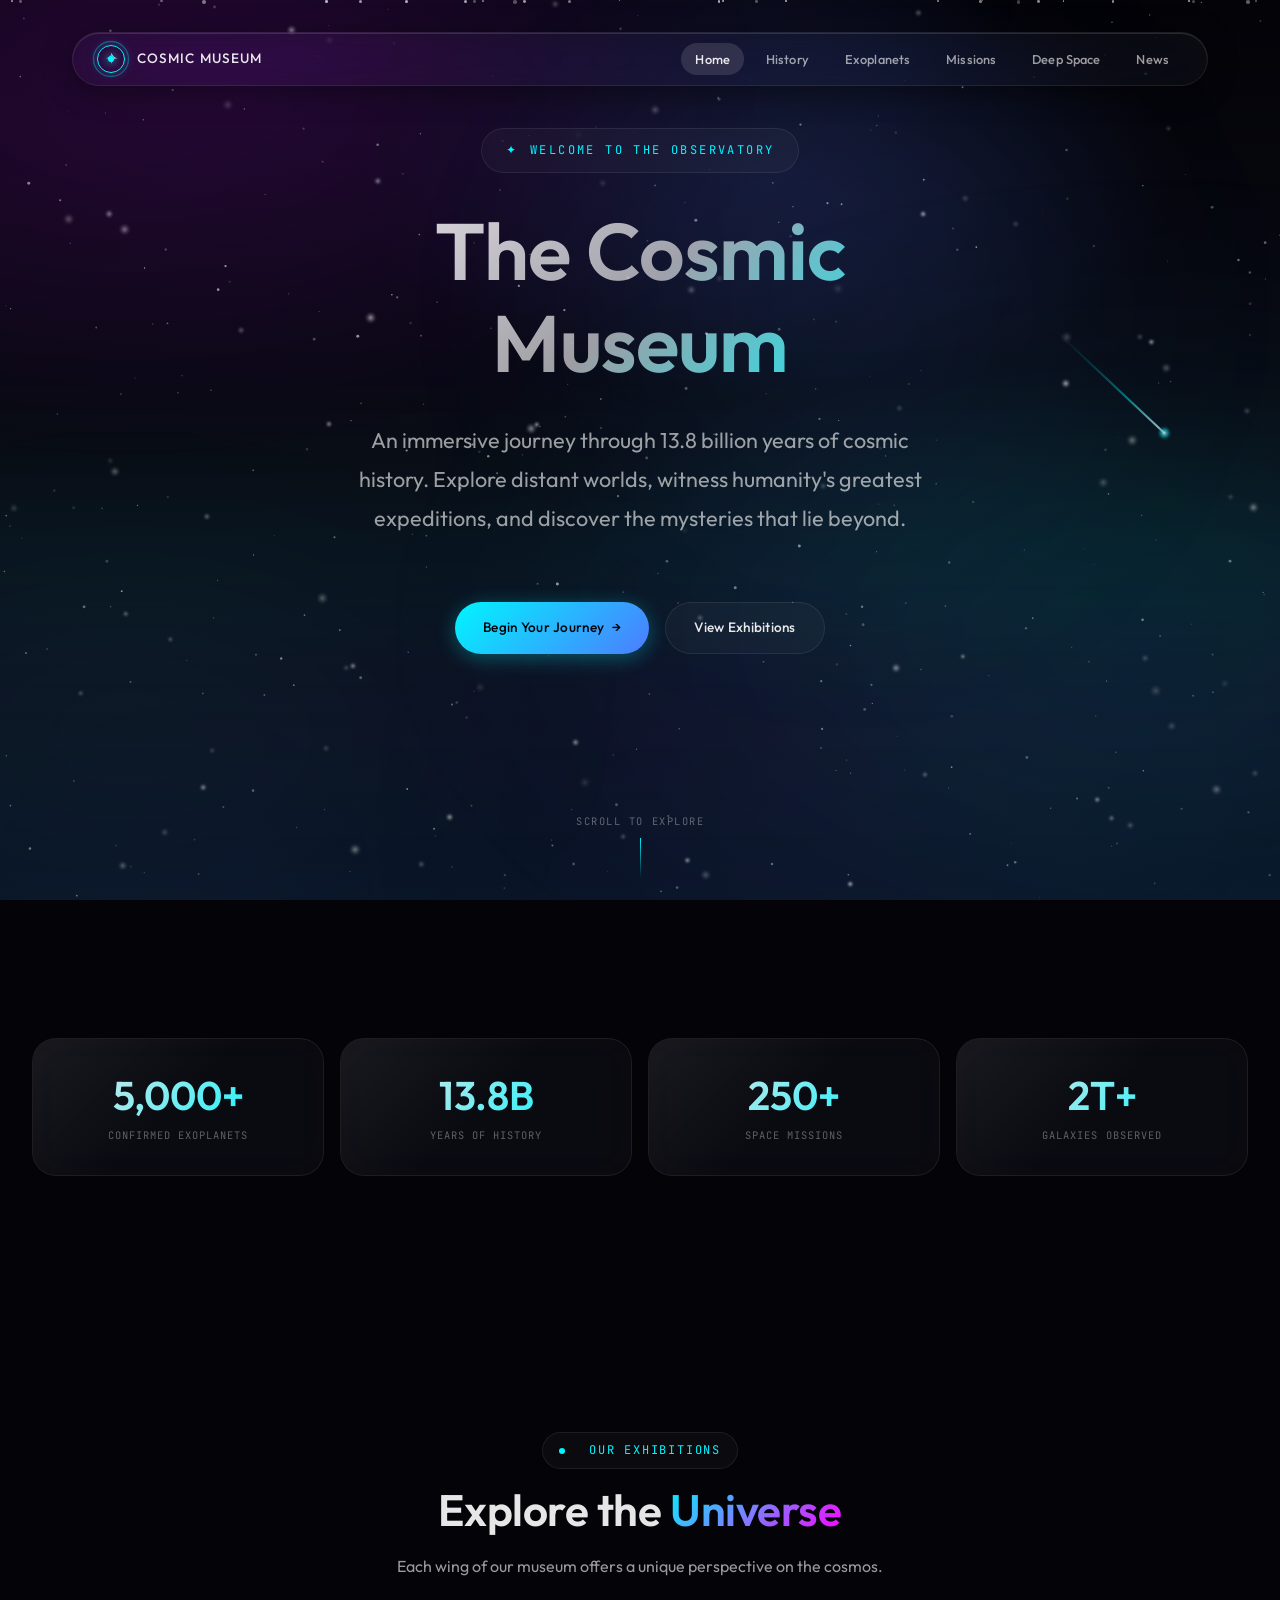
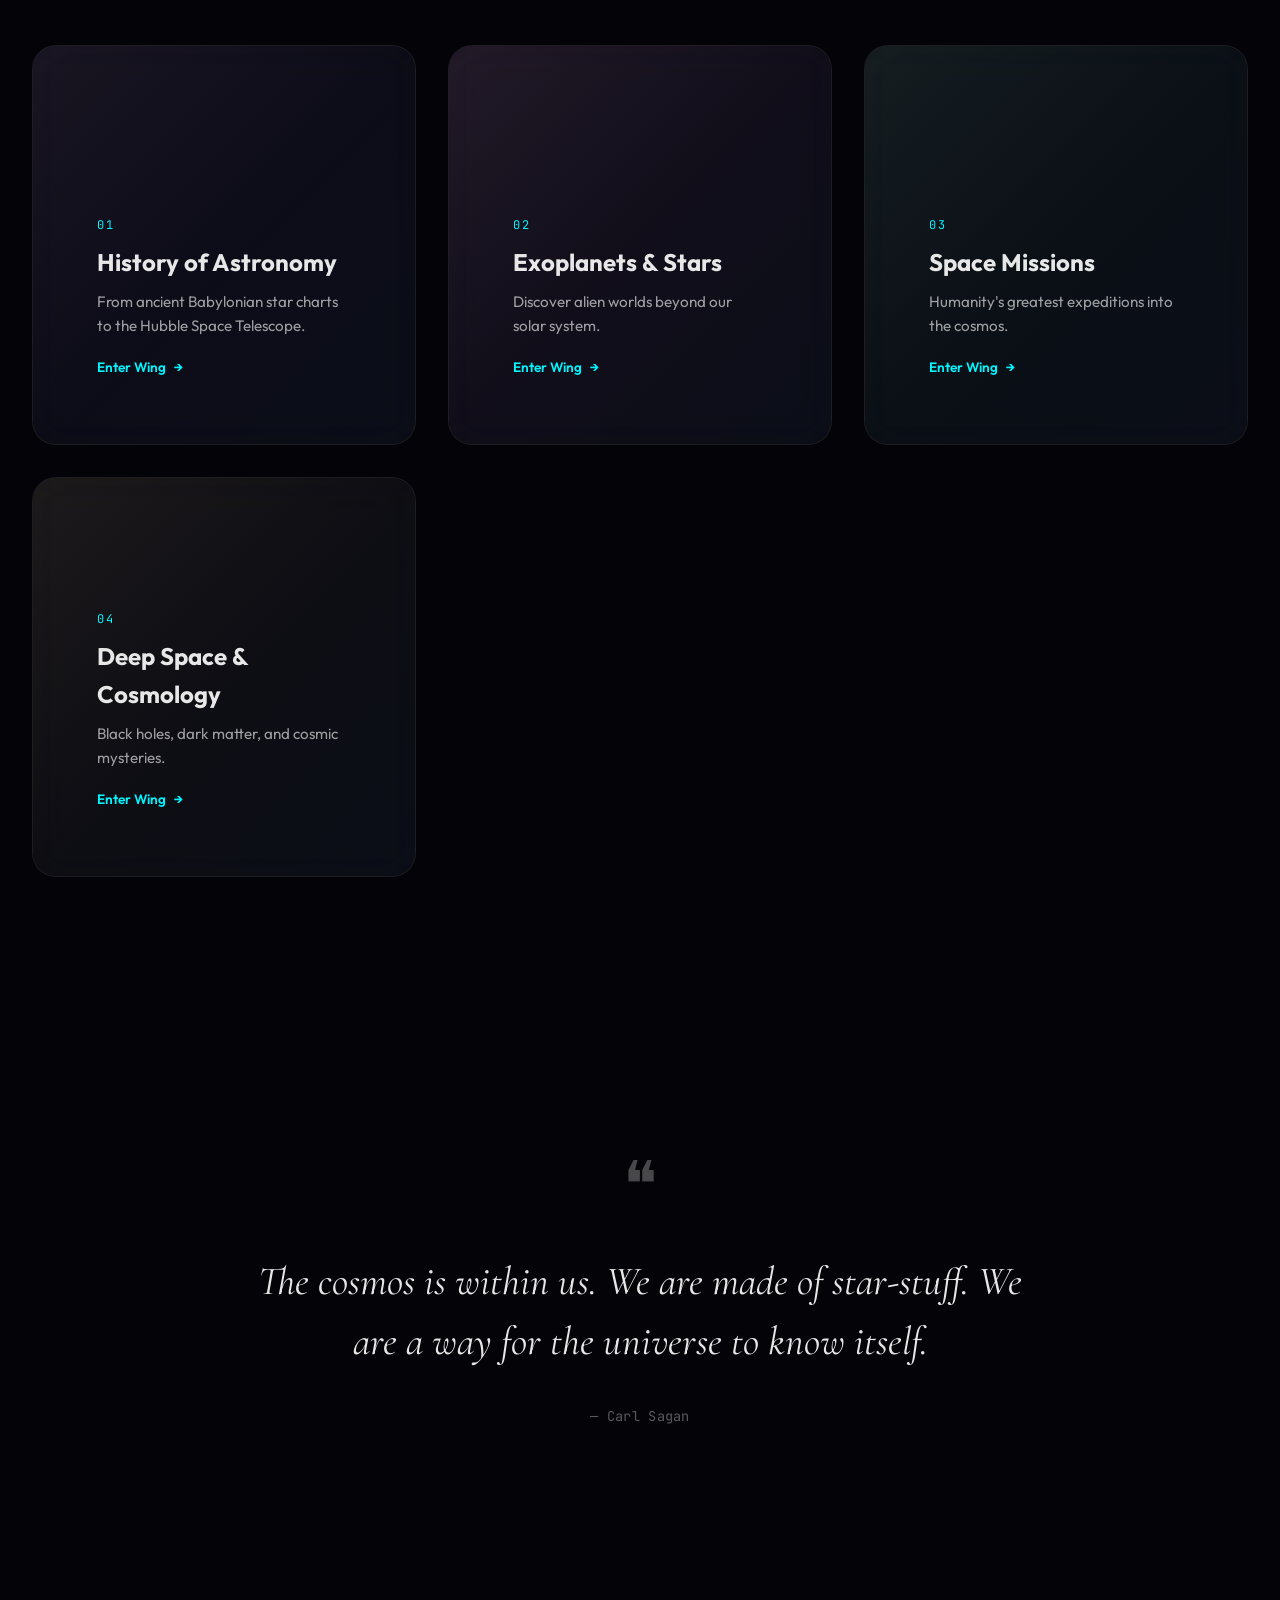
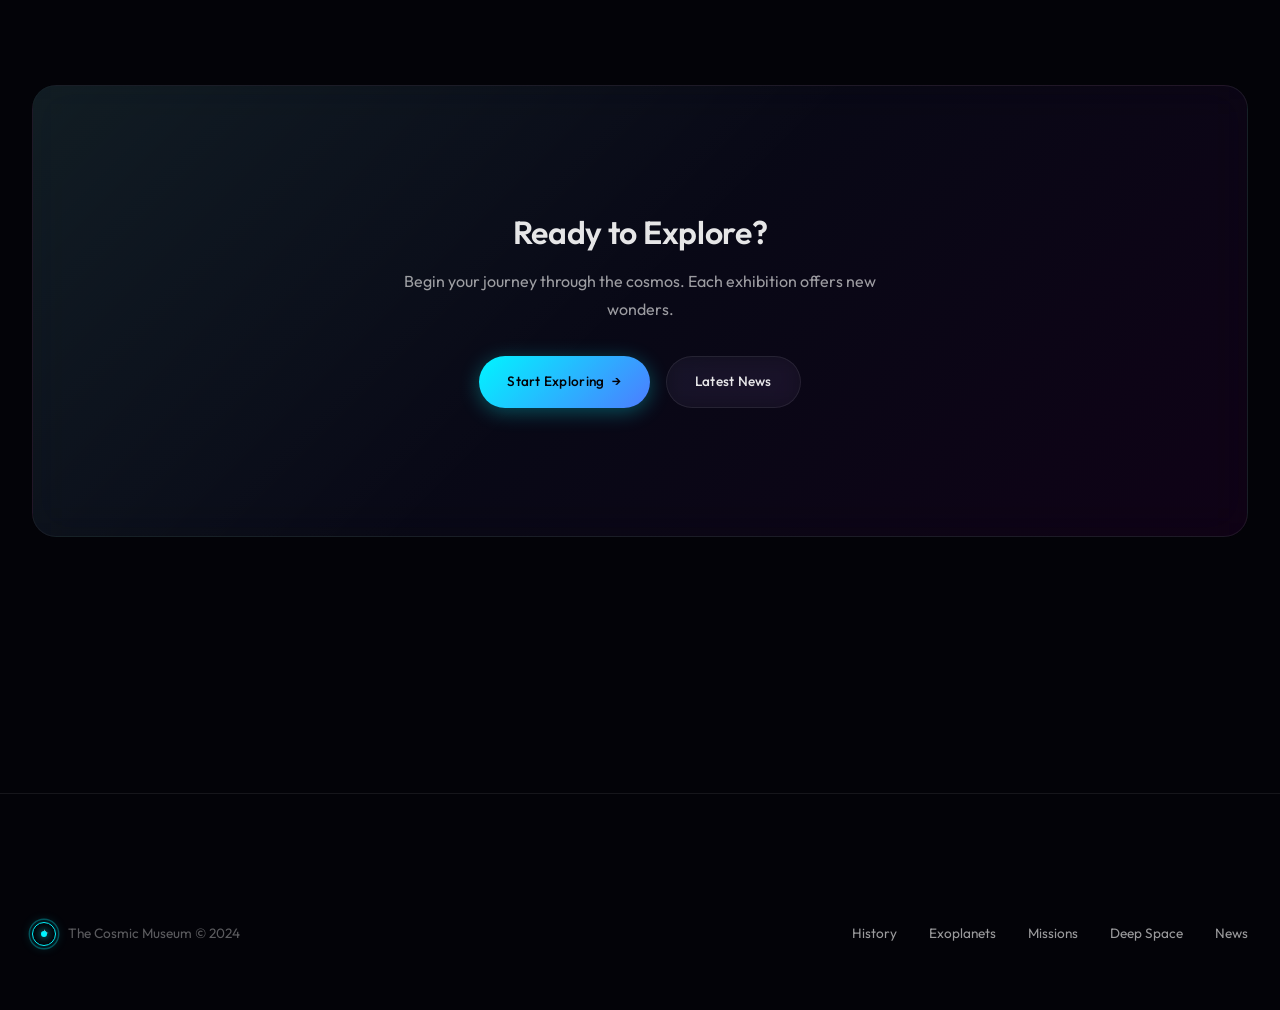
==== index.html @ 93e64caa "Initial commit - The Cosmic Museum" ====
<!DOCTYPE html>
<html lang="en">
<head>
  <meta charset="UTF-8">
  <meta name="viewport" content="width=device-width, initial-scale=1.0">
  <meta name="description" content="The Cosmic Museum - An immersive journey through the universe.">
  <title>The Cosmic Museum | Journey Through the Universe</title>
  <link rel="stylesheet" href="./css/styles.css">
  <link rel="icon" href="data:image/svg+xml,<svg xmlns='http://www.w3.org/2000/svg' viewBox='0 0 100 100'><text y='.9em' font-size='90'>🌌</text></svg>">
</head>
<body>
  
  <!-- Deep Space Background -->
  <div class="cosmos">
    <canvas id="starfield"></canvas>
    <div class="nebula-layer-1"></div>
    <div class="nebula-layer-2"></div>
    <div class="aurora"></div>
    <div class="particles"></div>
  </div>
  
  <!-- Navigation -->
  <div class="nav-container">
    <nav class="nav">
      <a href="./index.html" class="nav-logo">
        <div class="logo-icon">✧</div>
        <span class="logo-text">Cosmic Museum</span>
      </a>
      <ul class="nav-links">
        <li><a href="./index.html" class="nav-link active">Home</a></li>
        <li><a href="./history.html" class="nav-link">History</a></li>
        <li><a href="./exoplanets.html" class="nav-link">Exoplanets</a></li>
        <li><a href="./missions.html" class="nav-link">Missions</a></li>
        <li><a href="./deepspace.html" class="nav-link">Deep Space</a></li>
        <li><a href="./news.html" class="nav-link">News</a></li>
      </ul>
      <button class="nav-toggle" aria-label="Toggle navigation">
        <span></span><span></span><span></span>
      </button>
    </nav>
  </div>
  
  <!-- Hero Section -->
  <section class="hero">
    <div class="hero-content">
      <div class="hero-label">
        <span>✦</span>
        Welcome to the Observatory
      </div>
      <h1 class="hero-title text-display heading-xl">
        <span class="line">The Cosmic</span>
        <span class="line">Museum</span>
      </h1>
      <p class="hero-subtitle">
        An immersive journey through 13.8 billion years of cosmic history. 
        Explore distant worlds, witness humanity's greatest expeditions, 
        and discover the mysteries that lie beyond.
      </p>
      <div class="hero-cta">
        <a href="./history.html" class="btn btn-primary">Begin Your Journey <span>→</span></a>
        <a href="#exhibitions" class="btn btn-secondary">View Exhibitions</a>
      </div>
    </div>
    <div class="scroll-indicator">
      <span>Scroll to explore</span>
      <div class="scroll-line"></div>
    </div>
  </section>
  
  <!-- Statistics -->
  <section class="section">
    <div class="container">
      <div class="stats-grid stagger-children">
        <div class="glass-card stat-card glass-card--cyan">
          <div class="stat-value" data-count="5000" data-suffix="+">0</div>
          <div class="stat-label">Confirmed Exoplanets</div>
        </div>
        <div class="glass-card stat-card glass-card--pink">
          <div class="stat-value" data-count="13" data-suffix=".8B">0</div>
          <div class="stat-label">Years of History</div>
        </div>
        <div class="glass-card stat-card glass-card--green">
          <div class="stat-value" data-count="250" data-suffix="+">0</div>
          <div class="stat-label">Space Missions</div>
        </div>
        <div class="glass-card stat-card glass-card--gold">
          <div class="stat-value" data-count="2" data-suffix="T+">0</div>
          <div class="stat-label">Galaxies Observed</div>
        </div>
      </div>
    </div>
  </section>
  
  <!-- Exhibitions Section -->
  <section id="exhibitions" class="section">
    <div class="container">
      <div class="section-header reveal">
        <div class="section-label"><span></span>Our Exhibitions</div>
        <h2 class="text-display heading-lg">Explore the <span class="text-gradient">Universe</span></h2>
        <p class="text-body" style="max-width: 600px; margin: var(--space-sm) auto 0;">
          Each wing of our museum offers a unique perspective on the cosmos.
        </p>
      </div>
      
      <div class="exhibition-grid stagger-children">
        <a href="./history.html" class="glass-card exhibition-card glass-card--cyan">
          <div class="exhibition-card__bg" style="background: linear-gradient(135deg, rgba(26, 10, 46, 0.8), rgba(10, 22, 40, 0.9));"></div>
          <div class="exhibition-card__content">
            <div class="exhibition-card__number">01</div>
            <h3 class="exhibition-card__title">History of Astronomy</h3>
            <p class="exhibition-card__desc">From ancient Babylonian star charts to the Hubble Space Telescope.</p>
            <span class="exhibition-card__link">Enter Wing <span>→</span></span>
          </div>
        </a>
        
        <a href="./exoplanets.html" class="glass-card exhibition-card glass-card--pink">
          <div class="exhibition-card__bg" style="background: linear-gradient(135deg, rgba(77, 30, 80, 0.6), rgba(10, 22, 40, 0.9));"></div>
          <div class="exhibition-card__content">
            <div class="exhibition-card__number">02</div>
            <h3 class="exhibition-card__title">Exoplanets & Stars</h3>
            <p class="exhibition-card__desc">Discover alien worlds beyond our solar system.</p>
            <span class="exhibition-card__link">Enter Wing <span>→</span></span>
          </div>
        </a>
        
        <a href="./missions.html" class="glass-card exhibition-card glass-card--green">
          <div class="exhibition-card__bg" style="background: linear-gradient(135deg, rgba(10, 46, 40, 0.7), rgba(10, 22, 40, 0.9));"></div>
          <div class="exhibition-card__content">
            <div class="exhibition-card__number">03</div>
            <h3 class="exhibition-card__title">Space Missions</h3>
            <p class="exhibition-card__desc">Humanity's greatest expeditions into the cosmos.</p>
            <span class="exhibition-card__link">Enter Wing <span>→</span></span>
          </div>
        </a>
        
        <a href="./deepspace.html" class="glass-card exhibition-card glass-card--gold">
          <div class="exhibition-card__bg" style="background: linear-gradient(135deg, rgba(46, 30, 10, 0.6), rgba(10, 22, 40, 0.9));"></div>
          <div class="exhibition-card__content">
            <div class="exhibition-card__number">04</div>
            <h3 class="exhibition-card__title">Deep Space & Cosmology</h3>
            <p class="exhibition-card__desc">Black holes, dark matter, and cosmic mysteries.</p>
            <span class="exhibition-card__link">Enter Wing <span>→</span></span>
          </div>
        </a>
      </div>
    </div>
  </section>
  
  <!-- Quote Section -->
  <section class="section">
    <div class="container">
      <div class="reveal" style="text-align: center; max-width: 800px; margin: 0 auto;">
        <div style="font-size: 4rem; margin-bottom: var(--space-sm); opacity: 0.3;">❝</div>
        <blockquote class="text-serif" style="font-size: clamp(1.5rem, 4vw, 2.5rem); line-height: 1.5; color: var(--soft-white); margin-bottom: var(--space-md);">
          The cosmos is within us. We are made of star-stuff. 
          We are a way for the universe to know itself.
        </blockquote>
        <cite class="text-mono" style="font-size: 0.85rem; color: var(--dim-white); font-style: normal;">— Carl Sagan</cite>
      </div>
    </div>
  </section>
  
  <!-- CTA -->
  <section class="section">
    <div class="container">
      <div class="glass-card reveal" style="padding: var(--space-xl); text-align: center; background: linear-gradient(135deg, rgba(0, 245, 255, 0.05), rgba(255, 0, 255, 0.05));">
        <h2 class="text-display heading-md" style="margin-bottom: var(--space-sm);">Ready to Explore?</h2>
        <p class="text-body" style="max-width: 500px; margin: 0 auto var(--space-md);">
          Begin your journey through the cosmos. Each exhibition offers new wonders.
        </p>
        <div style="display: flex; justify-content: center; gap: var(--space-sm); flex-wrap: wrap;">
          <a href="./history.html" class="btn btn-primary">Start Exploring <span>→</span></a>
          <a href="./news.html" class="btn btn-secondary">Latest News</a>
        </div>
      </div>
    </div>
  </section>
  
  <!-- Footer -->
  <footer class="footer">
    <div class="container">
      <div class="footer-content">
        <div class="footer-logo">
          <div class="logo-icon" style="width: 24px; height: 24px; font-size: 0.7rem;">✧</div>
          <span class="footer-text">The Cosmic Museum © 2024</span>
        </div>
        <div class="footer-links">
          <a href="./history.html" class="footer-link">History</a>
          <a href="./exoplanets.html" class="footer-link">Exoplanets</a>
          <a href="./missions.html" class="footer-link">Missions</a>
          <a href="./deepspace.html" class="footer-link">Deep Space</a>
          <a href="./news.html" class="footer-link">News</a>
        </div>
      </div>
    </div>
  </footer>
  
  <script src="./js/starfield.js"></script>
  <script src="./js/main.js"></script>
</body>
</html>
---- css/styles.css ----
/* ═══════════════════════════════════════════════════════════════
   THE COSMIC MUSEUM - Celestial Glass Observatory
   A glassmorphic journey through the universe
   ═══════════════════════════════════════════════════════════════ */

@import url('https://fonts.googleapis.com/css2?family=Outfit:wght@300;400;500;600;700&family=JetBrains+Mono:wght@400;500&family=Cormorant+Garamond:ital,wght@0,400;1,400&display=swap');

/* ─────────────────────────────────────────────────────────────────
   CSS Variables - The Cosmic Palette
   ───────────────────────────────────────────────────────────────── */
:root {
  /* Deep space colors */
  --void: #030308;
  --deep-space: #0a0a14;
  --nebula-purple: #1a0a2e;
  --nebula-blue: #0a1628;
  
  /* Glass effects */
  --glass-bg: rgba(255, 255, 255, 0.03);
  --glass-border: rgba(255, 255, 255, 0.08);
  --glass-highlight: rgba(255, 255, 255, 0.12);
  --glass-shadow: rgba(0, 0, 0, 0.4);
  
  /* Accent colors */
  --aurora-cyan: #00f5ff;
  --aurora-pink: #ff00ff;
  --aurora-green: #00ff88;
  --star-gold: #ffd700;
  --cosmic-blue: #4d7cff;
  --soft-white: rgba(255, 255, 255, 0.9);
  --muted-white: rgba(255, 255, 255, 0.6);
  --dim-white: rgba(255, 255, 255, 0.35);
  
  /* Typography */
  --font-display: 'Outfit', sans-serif;
  --font-serif: 'Cormorant Garamond', serif;
  --font-mono: 'JetBrains Mono', monospace;
  
  /* Spacing */
  --space-xs: 0.5rem;
  --space-sm: 1rem;
  --space-md: 2rem;
  --space-lg: 4rem;
  --space-xl: 8rem;
  
  /* Transitions */
  --ease-out-expo: cubic-bezier(0.16, 1, 0.3, 1);
  --ease-out-back: cubic-bezier(0.34, 1.56, 0.64, 1);
  --ease-in-out: cubic-bezier(0.65, 0, 0.35, 1);
}

/* ─────────────────────────────────────────────────────────────────
   Reset & Base
   ───────────────────────────────────────────────────────────────── */
*, *::before, *::after {
  margin: 0;
  padding: 0;
  box-sizing: border-box;
}

html {
  scroll-behavior: smooth;
  scrollbar-width: thin;
  scrollbar-color: var(--glass-border) transparent;
}

::-webkit-scrollbar {
  width: 6px;
}

::-webkit-scrollbar-track {
  background: transparent;
}

::-webkit-scrollbar-thumb {
  background: var(--glass-border);
  border-radius: 3px;
}

::-webkit-scrollbar-thumb:hover {
  background: var(--glass-highlight);
}

body {
  font-family: var(--font-display);
  background: var(--void);
  color: var(--soft-white);
  line-height: 1.6;
  overflow-x: hidden;
  min-height: 100vh;
}

/* ─────────────────────────────────────────────────────────────────
   Deep Space Background System
   ───────────────────────────────────────────────────────────────── */
.cosmos {
  position: fixed;
  inset: 0;
  z-index: -10;
  overflow: hidden;
}

/* Base gradient */
.cosmos::before {
  content: '';
  position: absolute;
  inset: 0;
  background: 
    radial-gradient(ellipse 120% 80% at 20% 10%, rgba(26, 10, 46, 0.8) 0%, transparent 50%),
    radial-gradient(ellipse 100% 100% at 80% 90%, rgba(10, 22, 40, 0.9) 0%, transparent 50%),
    radial-gradient(ellipse 80% 60% at 60% 20%, rgba(77, 124, 255, 0.15) 0%, transparent 40%),
    linear-gradient(180deg, var(--void) 0%, var(--deep-space) 50%, var(--nebula-blue) 100%);
}

/* Nebula layer 1 - slow drift */
.nebula-layer-1 {
  position: absolute;
  inset: -50%;
  background: 
    radial-gradient(ellipse 40% 30% at 30% 30%, rgba(255, 0, 255, 0.08) 0%, transparent 60%),
    radial-gradient(ellipse 50% 40% at 70% 60%, rgba(0, 245, 255, 0.06) 0%, transparent 60%);
  animation: nebulaDrift1 60s ease-in-out infinite;
  filter: blur(60px);
}

/* Nebula layer 2 - counter drift */
.nebula-layer-2 {
  position: absolute;
  inset: -30%;
  background: 
    radial-gradient(ellipse 35% 50% at 60% 40%, rgba(77, 124, 255, 0.1) 0%, transparent 50%),
    radial-gradient(ellipse 45% 35% at 25% 70%, rgba(0, 255, 136, 0.05) 0%, transparent 50%);
  animation: nebulaDrift2 45s ease-in-out infinite;
  filter: blur(80px);
}

/* Aurora waves */
.aurora {
  position: absolute;
  bottom: 0;
  left: -20%;
  right: -20%;
  height: 60vh;
  background: linear-gradient(
    180deg,
    transparent 0%,
    rgba(0, 255, 136, 0.02) 20%,
    rgba(0, 245, 255, 0.04) 40%,
    rgba(255, 0, 255, 0.02) 60%,
    transparent 100%
  );
  animation: auroraWave 20s ease-in-out infinite;
  filter: blur(40px);
  transform-origin: bottom center;
}

@keyframes nebulaDrift1 {
  0%, 100% { transform: translate(0, 0) rotate(0deg) scale(1); }
  33% { transform: translate(5%, 3%) rotate(2deg) scale(1.05); }
  66% { transform: translate(-3%, -2%) rotate(-1deg) scale(0.98); }
}

@keyframes nebulaDrift2 {
  0%, 100% { transform: translate(0, 0) rotate(0deg); }
  50% { transform: translate(-4%, 4%) rotate(-2deg); }
}

@keyframes auroraWave {
  0%, 100% { transform: scaleY(1) translateX(0); opacity: 0.6; }
  50% { transform: scaleY(1.2) translateX(2%); opacity: 0.8; }
}

/* Star field canvas */
#starfield {
  position: absolute;
  inset: 0;
  opacity: 0.8;
}

/* Floating particles */
.particles {
  position: absolute;
  inset: 0;
  overflow: hidden;
  pointer-events: none;
}

.particle {
  position: absolute;
  width: 2px;
  height: 2px;
  background: white;
  border-radius: 50%;
  opacity: 0;
  animation: floatParticle linear infinite;
}

@keyframes floatParticle {
  0% {
    opacity: 0;
    transform: translateY(100vh) scale(0);
  }
  10% {
    opacity: 1;
  }
  90% {
    opacity: 1;
  }
  100% {
    opacity: 0;
    transform: translateY(-20vh) scale(1);
  }
}

/* ─────────────────────────────────────────────────────────────────
   Navigation - Floating Glass Bar
   ───────────────────────────────────────────────────────────────── */
.nav-container {
  position: fixed;
  top: var(--space-md);
  left: 50%;
  transform: translateX(-50%);
  z-index: 1000;
  padding: 0 var(--space-md);
  width: 100%;
  max-width: 1200px;
}

.nav {
  display: flex;
  align-items: center;
  justify-content: space-between;
  padding: 0.75rem 1.5rem;
  background: var(--glass-bg);
  backdrop-filter: blur(20px) saturate(150%);
  -webkit-backdrop-filter: blur(20px) saturate(150%);
  border: 1px solid var(--glass-border);
  border-radius: 100px;
  box-shadow: 
    0 4px 30px var(--glass-shadow),
    inset 0 1px 0 var(--glass-highlight);
}

.nav-logo {
  display: flex;
  align-items: center;
  gap: 0.75rem;
  text-decoration: none;
  color: var(--soft-white);
}

.logo-icon {
  width: 28px;
  height: 28px;
  border-radius: 50%;
  background: transparent;
  border: 1.5px solid var(--aurora-cyan);
  display: flex;
  align-items: center;
  justify-content: center;
  position: relative;
  box-shadow: 0 0 12px rgba(0, 245, 255, 0.25);
}

.logo-icon::before {
  content: '';
  position: absolute;
  width: 6px;
  height: 6px;
  background: var(--aurora-cyan);
  border-radius: 50%;
  box-shadow: 0 0 8px var(--aurora-cyan);
}

.logo-icon::after {
  content: '';
  position: absolute;
  width: 100%;
  height: 100%;
  border: 1px solid rgba(0, 245, 255, 0.3);
  border-radius: 50%;
  transform: rotate(45deg) scale(1.4);
}

.logo-text {
  font-weight: 500;
  font-size: 0.85rem;
  letter-spacing: 0.08em;
  text-transform: uppercase;
}

.nav-links {
  display: flex;
  align-items: center;
  gap: 0.5rem;
  list-style: none;
}

.nav-link {
  position: relative;
  padding: 0.5rem 0.875rem;
  color: var(--muted-white);
  text-decoration: none;
  font-size: 0.8rem;
  font-weight: 500;
  letter-spacing: 0.01em;
  transition: color 0.3s var(--ease-out-expo);
  border-radius: 100px;
}

.nav-link:hover {
  color: var(--soft-white);
}

.nav-link.active {
  color: var(--soft-white);
  background: var(--glass-highlight);
}

.nav-link::after {
  content: '';
  position: absolute;
  bottom: 0.25rem;
  left: 50%;
  width: 0;
  height: 1px;
  background: linear-gradient(90deg, transparent, var(--aurora-cyan), transparent);
  transition: all 0.3s var(--ease-out-expo);
  transform: translateX(-50%);
}

.nav-link:hover::after {
  width: 60%;
}

/* Mobile menu toggle */
.nav-toggle {
  display: none;
  flex-direction: column;
  gap: 4px;
  padding: 8px;
  background: none;
  border: none;
  cursor: pointer;
}

.nav-toggle span {
  width: 20px;
  height: 2px;
  background: var(--soft-white);
  border-radius: 2px;
  transition: all 0.3s var(--ease-out-expo);
}

/* ─────────────────────────────────────────────────────────────────
   Glass Card System
   ───────────────────────────────────────────────────────────────── */
.glass-card {
  position: relative;
  background: var(--glass-bg);
  backdrop-filter: blur(20px) saturate(150%);
  -webkit-backdrop-filter: blur(20px) saturate(150%);
  border: 1px solid var(--glass-border);
  border-radius: 24px;
  overflow: hidden;
  transition: all 0.5s var(--ease-out-expo);
}

.glass-card::before {
  content: '';
  position: absolute;
  inset: 0;
  background: linear-gradient(
    135deg,
    var(--glass-highlight) 0%,
    transparent 50%,
    transparent 100%
  );
  opacity: 0.5;
  pointer-events: none;
}

.glass-card::after {
  content: '';
  position: absolute;
  top: -50%;
  left: -50%;
  width: 200%;
  height: 200%;
  background: radial-gradient(
    circle at var(--mouse-x, 50%) var(--mouse-y, 50%),
    rgba(255, 255, 255, 0.06) 0%,
    transparent 40%
  );
  opacity: 0;
  transition: opacity 0.5s;
  pointer-events: none;
}

.glass-card:hover::after {
  opacity: 1;
}

.glass-card:hover {
  border-color: rgba(255, 255, 255, 0.15);
  transform: translateY(-4px);
  box-shadow: 
    0 20px 60px -20px rgba(0, 0, 0, 0.5),
    0 0 40px -20px rgba(0, 245, 255, 0.2);
}

/* Glow variants */
.glass-card--cyan:hover {
  box-shadow: 
    0 20px 60px -20px rgba(0, 0, 0, 0.5),
    0 0 40px -10px rgba(0, 245, 255, 0.25);
}

.glass-card--pink:hover {
  box-shadow: 
    0 20px 60px -20px rgba(0, 0, 0, 0.5),
    0 0 40px -10px rgba(255, 0, 255, 0.25);
}

.glass-card--green:hover {
  box-shadow: 
    0 20px 60px -20px rgba(0, 0, 0, 0.5),
    0 0 40px -10px rgba(0, 255, 136, 0.25);
}

.glass-card--gold:hover {
  box-shadow: 
    0 20px 60px -20px rgba(0, 0, 0, 0.5),
    0 0 40px -10px rgba(255, 215, 0, 0.25);
}

/* ─────────────────────────────────────────────────────────────────
   Typography System
   ───────────────────────────────────────────────────────────────── */
.text-display {
  font-family: var(--font-display);
  font-weight: 600;
  line-height: 1.15;
  letter-spacing: -0.01em;
}

.text-serif {
  font-family: var(--font-serif);
  font-style: italic;
}

.text-mono {
  font-family: var(--font-mono);
  font-size: 0.8em;
  letter-spacing: 0.02em;
}

.heading-xl {
  font-size: clamp(2.5rem, 7vw, 5rem);
  font-weight: 600;
  background: linear-gradient(
    135deg,
    var(--soft-white) 0%,
    var(--muted-white) 50%,
    var(--aurora-cyan) 100%
  );
  -webkit-background-clip: text;
  background-clip: text;
  -webkit-text-fill-color: transparent;
}

.heading-lg {
  font-size: clamp(1.75rem, 4vw, 2.75rem);
}

.heading-md {
  font-size: clamp(1.35rem, 3vw, 2rem);
}

.heading-sm {
  font-size: clamp(1.1rem, 2vw, 1.4rem);
}

.text-lg {
  font-size: 1.25rem;
  line-height: 1.7;
}

.text-body {
  font-size: 1rem;
  line-height: 1.8;
  color: var(--muted-white);
}

.text-sm {
  font-size: 0.875rem;
  color: var(--dim-white);
}

.text-gradient {
  background: linear-gradient(135deg, var(--aurora-cyan), var(--aurora-pink));
  -webkit-background-clip: text;
  background-clip: text;
  -webkit-text-fill-color: transparent;
}

/* ─────────────────────────────────────────────────────────────────
   Layout Components
   ───────────────────────────────────────────────────────────────── */
.container {
  width: 100%;
  max-width: 1400px;
  margin: 0 auto;
  padding: 0 var(--space-md);
}

.section {
  padding: var(--space-xl) 0;
  position: relative;
}

.section-header {
  text-align: center;
  margin-bottom: var(--space-lg);
}

.section-label {
  display: inline-flex;
  align-items: center;
  gap: 0.75rem;
  padding: 0.5rem 1rem;
  background: var(--glass-bg);
  border: 1px solid var(--glass-border);
  border-radius: 100px;
  font-family: var(--font-mono);
  font-size: 0.75rem;
  text-transform: uppercase;
  letter-spacing: 0.15em;
  color: var(--aurora-cyan);
  margin-bottom: var(--space-sm);
}

.section-label::before {
  content: '';
  width: 6px;
  height: 6px;
  background: var(--aurora-cyan);
  border-radius: 50%;
  animation: pulse 2s ease-in-out infinite;
}

@keyframes pulse {
  0%, 100% { opacity: 1; transform: scale(1); }
  50% { opacity: 0.5; transform: scale(0.8); }
}

/* ─────────────────────────────────────────────────────────────────
   Hero Section
   ───────────────────────────────────────────────────────────────── */
.hero {
  min-height: 100vh;
  display: flex;
  flex-direction: column;
  justify-content: center;
  align-items: center;
  text-align: center;
  padding: var(--space-xl) var(--space-md);
  position: relative;
}

.hero-content {
  max-width: 900px;
  z-index: 1;
}

.hero-label {
  display: inline-flex;
  align-items: center;
  gap: 0.75rem;
  padding: 0.75rem 1.5rem;
  background: var(--glass-bg);
  backdrop-filter: blur(10px);
  border: 1px solid var(--glass-border);
  border-radius: 100px;
  font-family: var(--font-mono);
  font-size: 0.75rem;
  text-transform: uppercase;
  letter-spacing: 0.2em;
  color: var(--aurora-cyan);
  margin-bottom: var(--space-md);
  animation: fadeInUp 1s var(--ease-out-expo) 0.2s both;
}

.hero-title {
  margin-bottom: var(--space-md);
  animation: fadeInUp 1s var(--ease-out-expo) 0.4s both;
}

.hero-title .line {
  display: block;
}

.hero-title .line:nth-child(2) {
  color: var(--muted-white);
}

.hero-subtitle {
  font-size: clamp(1.1rem, 2.5vw, 1.35rem);
  color: var(--muted-white);
  max-width: 600px;
  margin: 0 auto var(--space-lg);
  line-height: 1.8;
  animation: fadeInUp 1s var(--ease-out-expo) 0.6s both;
}

.hero-cta {
  display: flex;
  justify-content: center;
  gap: var(--space-sm);
  animation: fadeInUp 1s var(--ease-out-expo) 0.8s both;
  margin-bottom: var(--space-xl);
}

@keyframes fadeInUp {
  from {
    opacity: 0;
    transform: translateY(30px);
  }
  to {
    opacity: 1;
    transform: translateY(0);
  }
}

/* Scroll indicator */
.scroll-indicator {
  position: absolute;
  bottom: var(--space-md);
  left: 45%;
  transform: translateX(-50%);
  display: flex;
  flex-direction: column;
  align-items: center;
  gap: 0.5rem;
  animation: fadeInUp 1s var(--ease-out-expo) 1.2s both;
  pointer-events: none;
}

.scroll-indicator span {
  font-family: var(--font-mono);
  font-size: 0.65rem;
  text-transform: uppercase;
  letter-spacing: 0.15em;
  color: var(--dim-white);
}

.scroll-line {
  width: 1px;
  height: 40px;
  background: linear-gradient(to bottom, var(--aurora-cyan), transparent);
  animation: scrollPulse 2s ease-in-out infinite;
}

@keyframes scrollPulse {
  0%, 100% { transform: scaleY(1); opacity: 0.5; }
  50% { transform: scaleY(0.5); opacity: 1; }
}

/* ─────────────────────────────────────────────────────────────────
   Buttons
   ───────────────────────────────────────────────────────────────── */
.btn {
  position: relative;
  display: inline-flex;
  align-items: center;
  justify-content: center;
  gap: 0.5rem;
  padding: 0.875rem 1.75rem;
  font-family: var(--font-display);
  font-size: 0.85rem;
  font-weight: 500;
  letter-spacing: 0.02em;
  text-decoration: none;
  border-radius: 100px;
  border: none;
  cursor: pointer;
  transition: all 0.4s var(--ease-out-expo);
  overflow: hidden;
}

.btn-primary {
  background: linear-gradient(135deg, var(--aurora-cyan), var(--cosmic-blue));
  color: var(--void);
  box-shadow: 0 4px 20px rgba(0, 245, 255, 0.3);
}

.btn-primary:hover {
  transform: translateY(-2px);
  box-shadow: 0 8px 30px rgba(0, 245, 255, 0.4);
}

.btn-secondary {
  background: var(--glass-bg);
  backdrop-filter: blur(10px);
  border: 1px solid var(--glass-border);
  color: var(--soft-white);
}

.btn-secondary:hover {
  background: var(--glass-highlight);
  border-color: rgba(255, 255, 255, 0.2);
  transform: translateY(-2px);
}

.btn-icon {
  display: flex;
  align-items: center;
  justify-content: center;
  width: 48px;
  height: 48px;
  padding: 0;
  background: var(--glass-bg);
  backdrop-filter: blur(10px);
  border: 1px solid var(--glass-border);
  border-radius: 50%;
  color: var(--soft-white);
  transition: all 0.3s var(--ease-out-expo);
}

.btn-icon:hover {
  background: var(--glass-highlight);
  transform: scale(1.1);
}

/* ─────────────────────────────────────────────────────────────────
   Exhibition Grid
   ───────────────────────────────────────────────────────────────── */
.exhibition-grid {
  display: grid;
  grid-template-columns: repeat(auto-fit, minmax(350px, 1fr));
  gap: var(--space-md);
}

.exhibition-card {
  position: relative;
  padding: var(--space-lg);
  min-height: 400px;
  display: flex;
  flex-direction: column;
  justify-content: flex-end;
  text-decoration: none;
  color: inherit;
}

.exhibition-card__bg {
  position: absolute;
  inset: 0;
  background-size: cover;
  background-position: center;
  opacity: 0.3;
  transition: all 0.6s var(--ease-out-expo);
  border-radius: 24px;
}

.exhibition-card:hover .exhibition-card__bg {
  opacity: 0.5;
  transform: scale(1.05);
}

.exhibition-card__content {
  position: relative;
  z-index: 1;
}

.exhibition-card__number {
  font-family: var(--font-mono);
  font-size: 0.75rem;
  color: var(--aurora-cyan);
  letter-spacing: 0.2em;
  margin-bottom: var(--space-xs);
}

.exhibition-card__title {
  font-size: 1.5rem;
  font-weight: 700;
  margin-bottom: var(--space-xs);
}

.exhibition-card__desc {
  color: var(--muted-white);
  font-size: 0.95rem;
  margin-bottom: var(--space-sm);
}

.exhibition-card__link {
  display: inline-flex;
  align-items: center;
  gap: 0.5rem;
  font-size: 0.85rem;
  font-weight: 600;
  color: var(--aurora-cyan);
  transition: gap 0.3s var(--ease-out-expo);
}

.exhibition-card:hover .exhibition-card__link {
  gap: 0.75rem;
}

/* ─────────────────────────────────────────────────────────────────
   Stats Section
   ───────────────────────────────────────────────────────────────── */
.stats-grid {
  display: grid;
  grid-template-columns: repeat(4, 1fr);
  gap: var(--space-sm);
}

.stat-card {
  padding: var(--space-md);
  text-align: center;
}

.stat-value {
  font-size: clamp(1.75rem, 4vw, 2.5rem);
  font-weight: 600;
  background: linear-gradient(135deg, var(--soft-white), var(--aurora-cyan));
  -webkit-background-clip: text;
  background-clip: text;
  -webkit-text-fill-color: transparent;
  line-height: 1.2;
}

.stat-label {
  font-family: var(--font-mono);
  font-size: 0.65rem;
  text-transform: uppercase;
  letter-spacing: 0.1em;
  color: var(--dim-white);
  margin-top: 0.5rem;
}

/* ─────────────────────────────────────────────────────────────────
   Timeline Component
   ───────────────────────────────────────────────────────────────── */
.timeline {
  position: relative;
  padding-left: var(--space-lg);
}

.timeline::before {
  content: '';
  position: absolute;
  left: 0;
  top: 0;
  bottom: 0;
  width: 1px;
  background: linear-gradient(
    to bottom,
    transparent,
    var(--glass-border) 10%,
    var(--glass-border) 90%,
    transparent
  );
}

.timeline-item {
  position: relative;
  padding-bottom: var(--space-lg);
}

.timeline-item::before {
  content: '';
  position: absolute;
  left: calc(-1 * var(--space-lg) - 4px);
  top: 8px;
  width: 9px;
  height: 9px;
  border-radius: 50%;
  background: var(--aurora-cyan);
  box-shadow: 0 0 20px var(--aurora-cyan);
}

.timeline-year {
  font-family: var(--font-mono);
  font-size: 0.8rem;
  color: var(--aurora-cyan);
  letter-spacing: 0.1em;
  margin-bottom: 0.5rem;
}

.timeline-title {
  font-size: 1.25rem;
  font-weight: 700;
  margin-bottom: 0.5rem;
}

.timeline-desc {
  color: var(--muted-white);
  font-size: 0.95rem;
}

/* ─────────────────────────────────────────────────────────────────
   Planet Cards
   ───────────────────────────────────────────────────────────────── */
.planet-grid {
  display: grid;
  grid-template-columns: repeat(auto-fit, minmax(300px, 1fr));
  gap: var(--space-md);
}

.planet-card {
  padding: var(--space-md);
  text-align: center;
}

.planet-visual {
  position: relative;
  width: 160px;
  height: 160px;
  margin: 0 auto var(--space-md);
  border-radius: 50%;
  background: radial-gradient(circle at 30% 30%, rgba(255,255,255,0.2), transparent 60%);
  box-shadow: 
    inset -20px -20px 40px rgba(0,0,0,0.5),
    0 0 60px rgba(0, 245, 255, 0.2);
  transition: all 0.5s var(--ease-out-expo);
}

.planet-card:hover .planet-visual {
  transform: scale(1.05);
  box-shadow: 
    inset -20px -20px 40px rgba(0,0,0,0.5),
    0 0 80px rgba(0, 245, 255, 0.3);
}

.planet-name {
  font-size: 1.35rem;
  font-weight: 700;
  margin-bottom: 0.25rem;
}

.planet-type {
  font-family: var(--font-mono);
  font-size: 0.75rem;
  color: var(--aurora-cyan);
  text-transform: uppercase;
  letter-spacing: 0.15em;
  margin-bottom: var(--space-sm);
}

.planet-stats {
  display: flex;
  justify-content: center;
  gap: var(--space-md);
}

.planet-stat {
  text-align: center;
}

.planet-stat__value {
  font-weight: 700;
  color: var(--soft-white);
}

.planet-stat__label {
  font-size: 0.75rem;
  color: var(--dim-white);
}

/* ─────────────────────────────────────────────────────────────────
   Mission Cards
   ───────────────────────────────────────────────────────────────── */
.mission-grid {
  display: grid;
  grid-template-columns: repeat(auto-fit, minmax(350px, 1fr));
  gap: var(--space-md);
}

.mission-card {
  display: flex;
  gap: var(--space-md);
  padding: var(--space-md);
}

.mission-icon {
  flex-shrink: 0;
  width: 64px;
  height: 64px;
  display: flex;
  align-items: center;
  justify-content: center;
  background: linear-gradient(135deg, var(--glass-highlight), transparent);
  border-radius: 16px;
  font-size: 1.75rem;
}

.mission-content {
  flex: 1;
}

.mission-year {
  font-family: var(--font-mono);
  font-size: 0.75rem;
  color: var(--aurora-cyan);
  letter-spacing: 0.1em;
  margin-bottom: 0.25rem;
}

.mission-name {
  font-size: 1.15rem;
  font-weight: 700;
  margin-bottom: 0.5rem;
}

.mission-agency {
  font-size: 0.8rem;
  color: var(--dim-white);
  margin-bottom: 0.5rem;
}

.mission-desc {
  font-size: 0.9rem;
  color: var(--muted-white);
}

/* ─────────────────────────────────────────────────────────────────
   News Cards
   ───────────────────────────────────────────────────────────────── */
.news-grid {
  display: grid;
  grid-template-columns: repeat(auto-fit, minmax(350px, 1fr));
  gap: var(--space-md);
}

.news-card {
  display: flex;
  flex-direction: column;
}

.news-image {
  height: 200px;
  background: linear-gradient(135deg, var(--nebula-purple), var(--nebula-blue));
  border-radius: 24px 24px 0 0;
  margin: -1px -1px 0 -1px;
  position: relative;
  overflow: hidden;
}

.news-image img {
  width: 100%;
  height: 100%;
  object-fit: cover;
  opacity: 0.7;
  transition: all 0.5s var(--ease-out-expo);
}

.news-card:hover .news-image img {
  opacity: 0.9;
  transform: scale(1.05);
}

.news-content {
  padding: var(--space-md);
  flex: 1;
  display: flex;
  flex-direction: column;
}

.news-meta {
  display: flex;
  align-items: center;
  gap: var(--space-sm);
  margin-bottom: var(--space-xs);
}

.news-tag {
  font-family: var(--font-mono);
  font-size: 0.7rem;
  text-transform: uppercase;
  letter-spacing: 0.1em;
  color: var(--aurora-cyan);
  padding: 0.25rem 0.75rem;
  background: rgba(0, 245, 255, 0.1);
  border-radius: 100px;
}

.news-date {
  font-size: 0.8rem;
  color: var(--dim-white);
}

.news-title {
  font-size: 1.15rem;
  font-weight: 700;
  margin-bottom: 0.5rem;
  line-height: 1.4;
}

.news-excerpt {
  font-size: 0.9rem;
  color: var(--muted-white);
  flex: 1;
}

.news-link {
  display: inline-flex;
  align-items: center;
  gap: 0.5rem;
  margin-top: var(--space-sm);
  font-size: 0.85rem;
  font-weight: 600;
  color: var(--aurora-cyan);
  text-decoration: none;
  transition: gap 0.3s var(--ease-out-expo);
}

.news-link:hover {
  gap: 0.75rem;
}

/* ─────────────────────────────────────────────────────────────────
   Cosmic Phenomena Cards
   ───────────────────────────────────────────────────────────────── */
.phenomena-grid {
  display: grid;
  grid-template-columns: repeat(auto-fit, minmax(300px, 1fr));
  gap: var(--space-md);
}

.phenomena-card {
  padding: var(--space-lg);
  text-align: center;
}

.phenomena-icon {
  width: 80px;
  height: 80px;
  margin: 0 auto var(--space-md);
  display: flex;
  align-items: center;
  justify-content: center;
  font-size: 2.5rem;
  background: radial-gradient(circle, var(--glass-highlight), transparent);
  border-radius: 50%;
}

.phenomena-title {
  font-size: 1.25rem;
  font-weight: 700;
  margin-bottom: 0.5rem;
}

.phenomena-desc {
  font-size: 0.95rem;
  color: var(--muted-white);
  line-height: 1.7;
}

/* ─────────────────────────────────────────────────────────────────
   Footer
   ───────────────────────────────────────────────────────────────── */
.footer {
  padding: var(--space-xl) 0 var(--space-lg);
  border-top: 1px solid var(--glass-border);
  margin-top: var(--space-xl);
}

.footer-content {
  display: flex;
  justify-content: space-between;
  align-items: center;
  flex-wrap: wrap;
  gap: var(--space-md);
}

.footer-logo {
  display: flex;
  align-items: center;
  gap: 0.75rem;
}

.footer-text {
  font-size: 0.85rem;
  color: var(--dim-white);
}

.footer-links {
  display: flex;
  gap: var(--space-md);
}

.footer-link {
  font-size: 0.85rem;
  color: var(--muted-white);
  text-decoration: none;
  transition: color 0.3s;
}

.footer-link:hover {
  color: var(--aurora-cyan);
}

/* ─────────────────────────────────────────────────────────────────
   Page Header (for inner pages)
   ───────────────────────────────────────────────────────────────── */
.page-header {
  min-height: 50vh;
  display: flex;
  flex-direction: column;
  justify-content: center;
  align-items: center;
  text-align: center;
  padding: calc(var(--space-xl) + 80px) var(--space-md) var(--space-lg);
}

.page-header__label {
  display: inline-flex;
  align-items: center;
  gap: 0.75rem;
  padding: 0.5rem 1rem;
  background: var(--glass-bg);
  backdrop-filter: blur(10px);
  border: 1px solid var(--glass-border);
  border-radius: 100px;
  font-family: var(--font-mono);
  font-size: 0.7rem;
  text-transform: uppercase;
  letter-spacing: 0.2em;
  color: var(--aurora-cyan);
  margin-bottom: var(--space-sm);
}

.page-header__title {
  font-size: clamp(2.5rem, 8vw, 5rem);
  font-weight: 800;
  margin-bottom: var(--space-sm);
}

.page-header__desc {
  font-size: 1.15rem;
  color: var(--muted-white);
  max-width: 600px;
}

/* ─────────────────────────────────────────────────────────────────
   Scroll Animations
   ───────────────────────────────────────────────────────────────── */
.reveal {
  opacity: 0;
  transform: translateY(40px);
  transition: all 0.8s var(--ease-out-expo);
}

.reveal.visible {
  opacity: 1;
  transform: translateY(0);
}

.reveal-delay-1 { transition-delay: 0.1s; }
.reveal-delay-2 { transition-delay: 0.2s; }
.reveal-delay-3 { transition-delay: 0.3s; }
.reveal-delay-4 { transition-delay: 0.4s; }

/* Stagger children */
.stagger-children > * {
  opacity: 0;
  transform: translateY(30px);
  transition: all 0.6s var(--ease-out-expo);
}

.stagger-children.visible > *:nth-child(1) { transition-delay: 0.1s; }
.stagger-children.visible > *:nth-child(2) { transition-delay: 0.15s; }
.stagger-children.visible > *:nth-child(3) { transition-delay: 0.2s; }
.stagger-children.visible > *:nth-child(4) { transition-delay: 0.25s; }
.stagger-children.visible > *:nth-child(5) { transition-delay: 0.3s; }
.stagger-children.visible > *:nth-child(6) { transition-delay: 0.35s; }

.stagger-children.visible > * {
  opacity: 1;
  transform: translateY(0);
}

/* ─────────────────────────────────────────────────────────────────
   Responsive Design
   ───────────────────────────────────────────────────────────────── */
@media (max-width: 1024px) {
  .stats-grid {
    grid-template-columns: repeat(2, 1fr);
  }
  
  .exhibition-grid {
    grid-template-columns: 1fr;
  }
}

@media (max-width: 768px) {
  :root {
    --space-lg: 3rem;
    --space-xl: 5rem;
  }
  
  .nav-links {
    display: none;
    position: absolute;
    top: 100%;
    left: var(--space-sm);
    right: var(--space-sm);
    margin-top: var(--space-sm);
    flex-direction: column;
    padding: var(--space-sm);
    background: rgba(10, 10, 20, 0.95);
    backdrop-filter: blur(20px);
    border: 1px solid var(--glass-border);
    border-radius: 16px;
  }
  
  .nav-links.active {
    display: flex;
  }
  
  .nav-toggle {
    display: flex;
  }
  
  .nav-toggle.active span:nth-child(1) {
    transform: rotate(45deg) translate(4px, 4px);
  }
  
  .nav-toggle.active span:nth-child(2) {
    opacity: 0;
  }
  
  .nav-toggle.active span:nth-child(3) {
    transform: rotate(-45deg) translate(4px, -4px);
  }
  
  .hero-cta {
    flex-direction: column;
    width: 100%;
  }
  
  .btn {
    width: 100%;
    justify-content: center;
  }
  
  .stats-grid {
    grid-template-columns: repeat(2, 1fr);
  }
  
  .mission-card {
    flex-direction: column;
    text-align: center;
  }
  
  .mission-icon {
    margin: 0 auto;
  }
  
  .footer-content {
    flex-direction: column;
    text-align: center;
  }
}

@media (max-width: 480px) {
  .stats-grid {
    grid-template-columns: 1fr;
  }
  
  .planet-stats {
    flex-direction: column;
    gap: var(--space-xs);
  }
  
  .planet-grid,
  .mission-grid,
  .news-grid,
  .phenomena-grid {
    grid-template-columns: 1fr;
  }
}

/* ─────────────────────────────────────────────────────────────────
   Print Styles
   ───────────────────────────────────────────────────────────────── */
@media print {
  .cosmos,
  .nav-container,
  .scroll-indicator {
    display: none !important;
  }
  
  body {
    background: white;
    color: black;
  }
  
  .glass-card {
    background: #f5f5f5;
    border: 1px solid #ddd;
  }
}
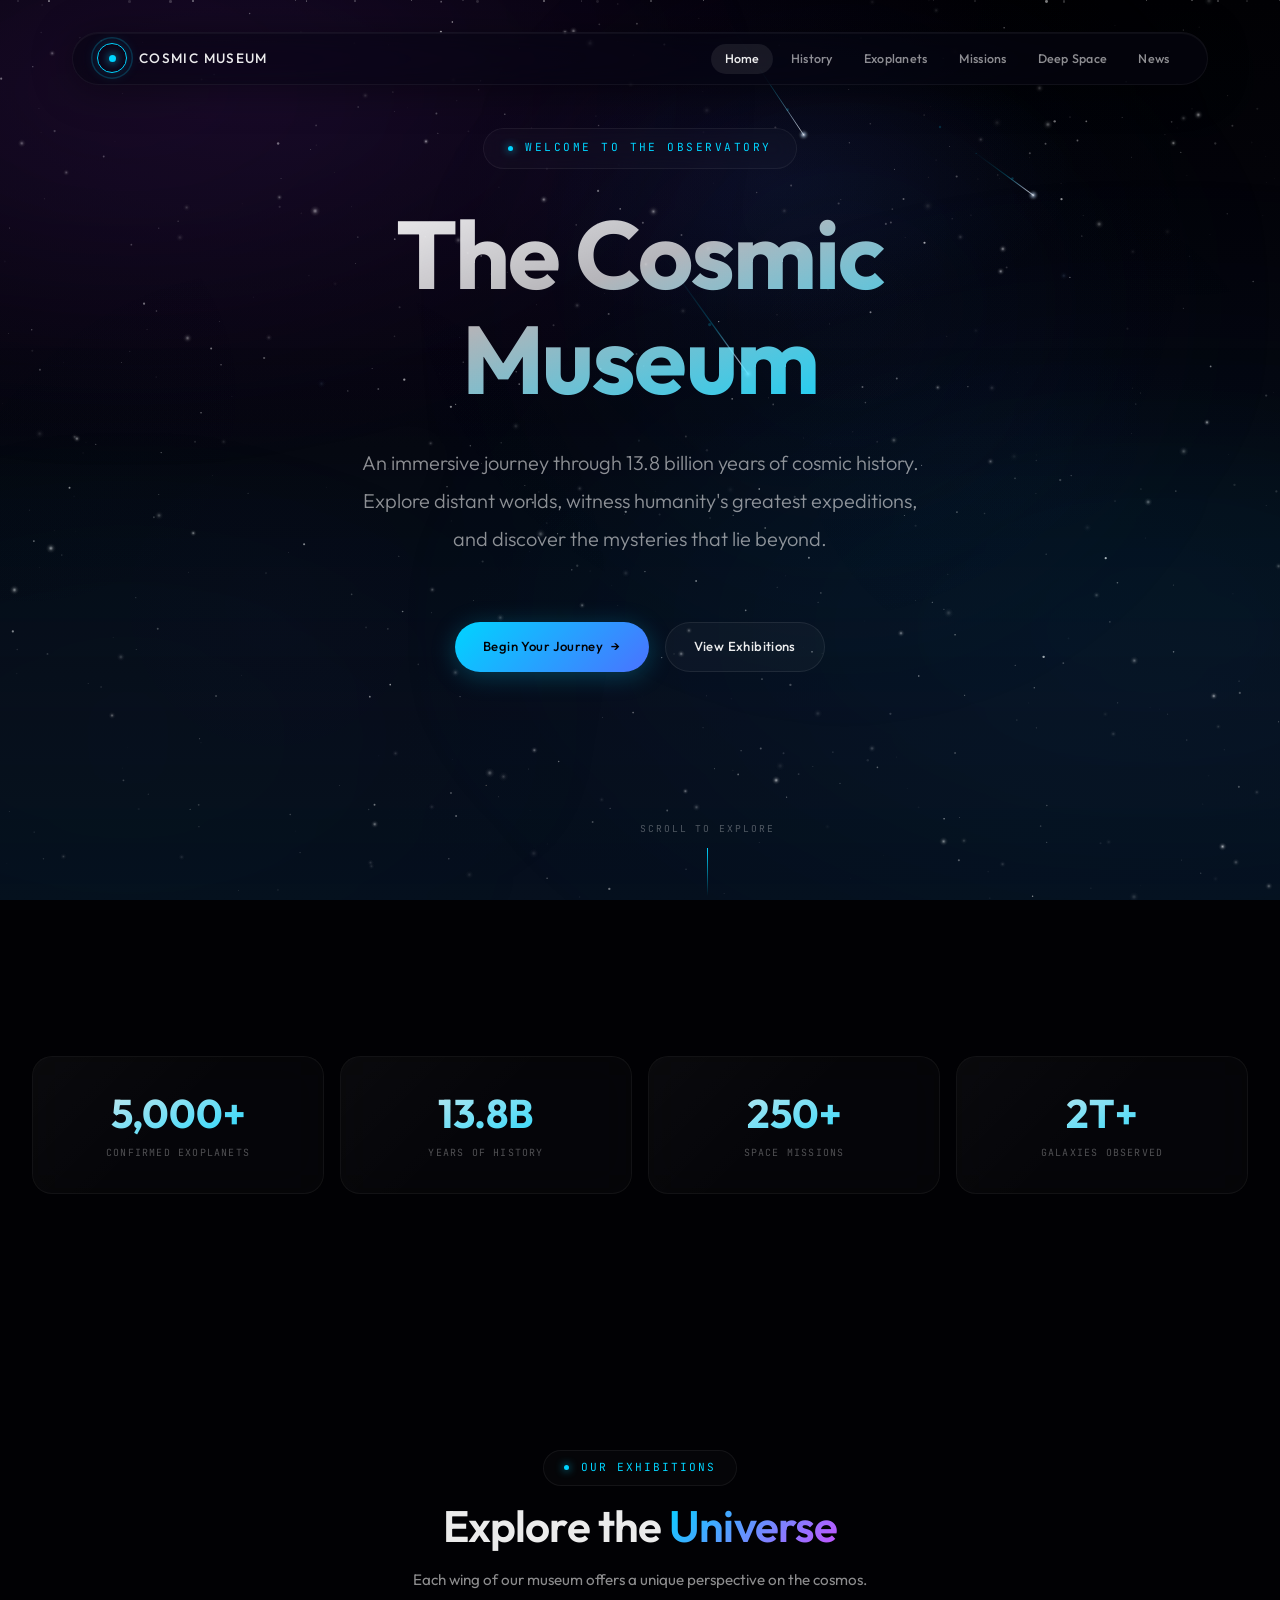
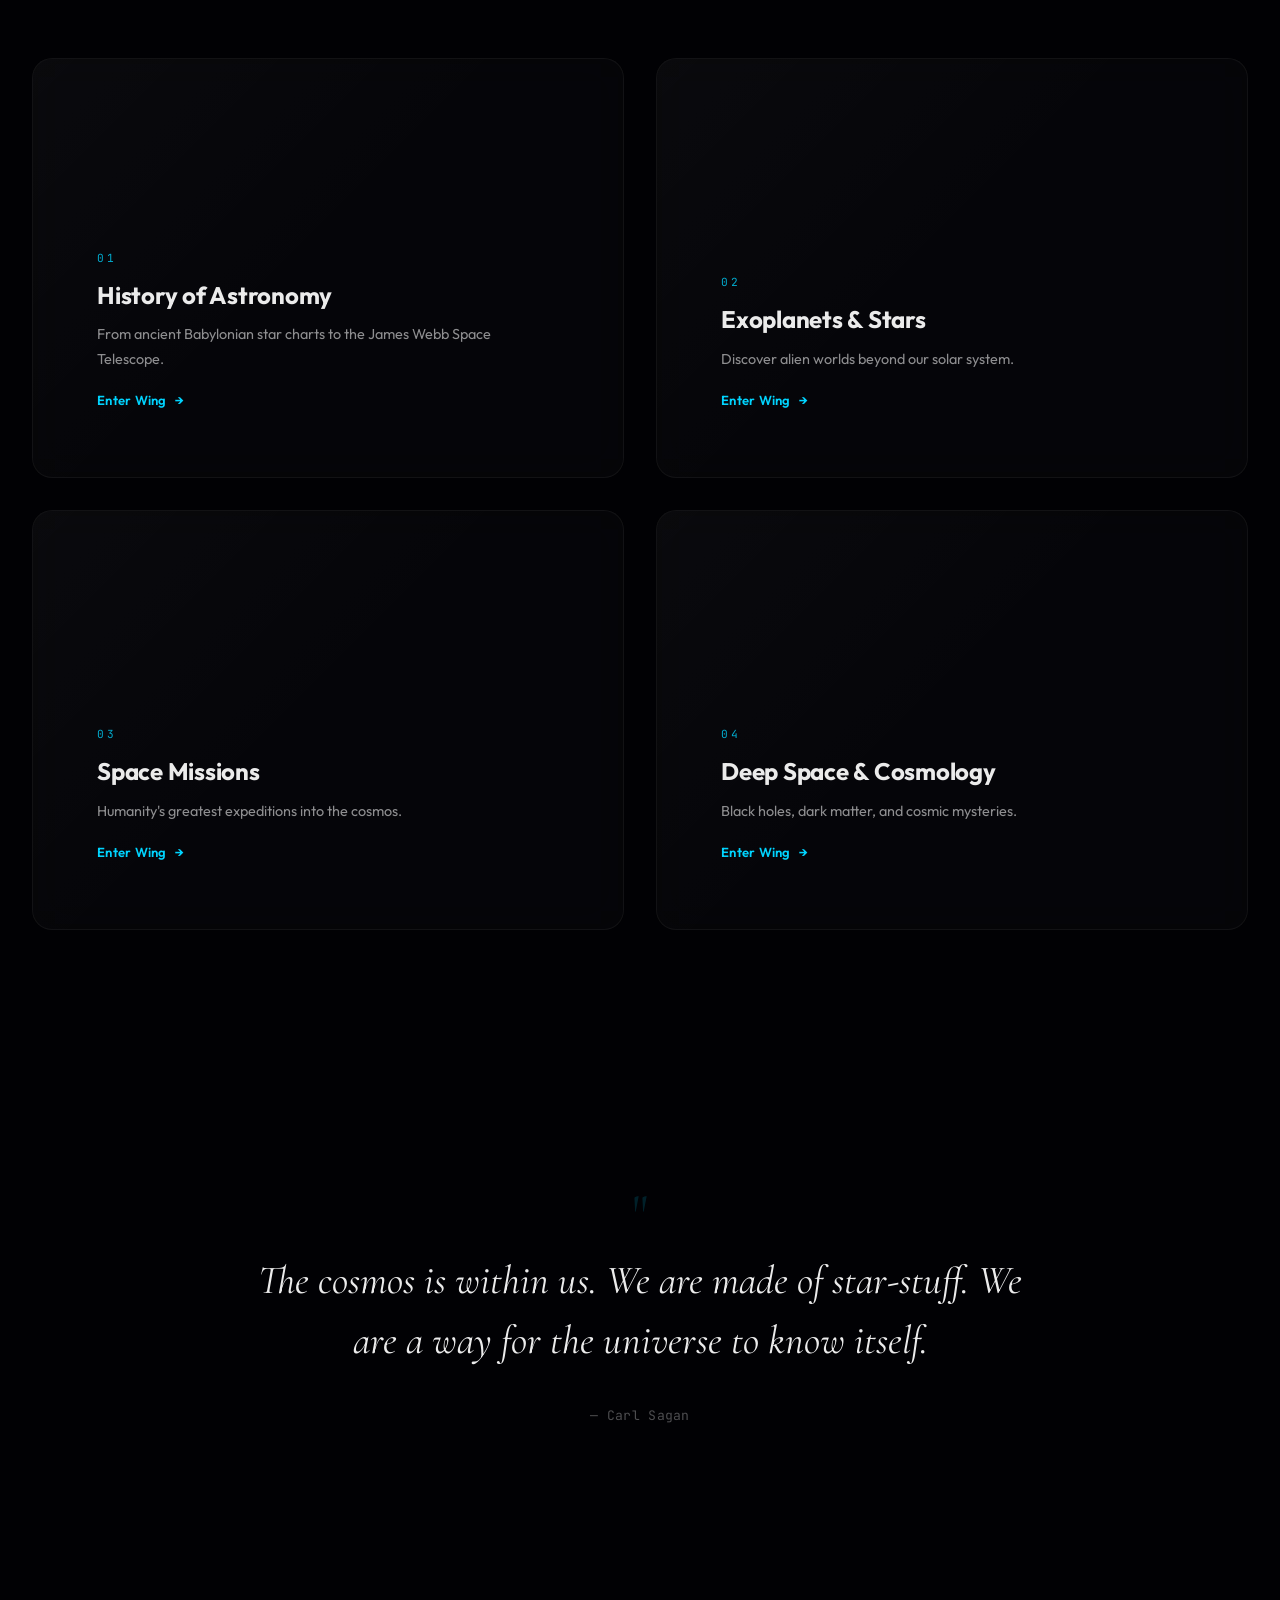
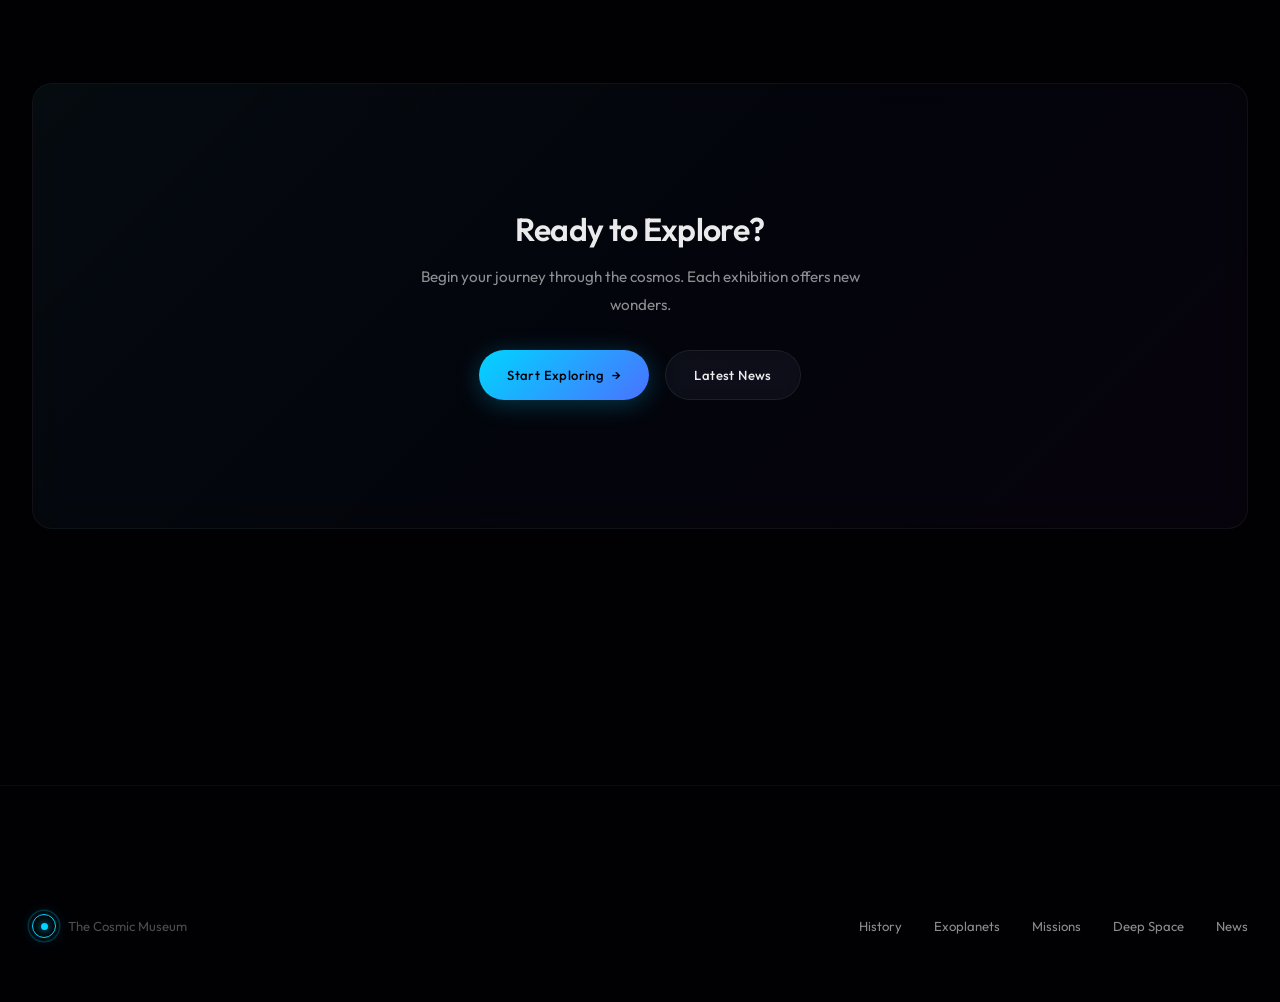
==== commit 866431b6: "Complete visual overhaul with cinematic Space Odyssey aesthetic Rewrote all 9 files: CSS, JS (starfi" ====
--- a/index.html
+++ b/index.html
@@ -6,10 +6,10 @@
   <meta name="description" content="The Cosmic Museum - An immersive journey through the universe.">
   <title>The Cosmic Museum | Journey Through the Universe</title>
   <link rel="stylesheet" href="./css/styles.css">
-  <link rel="icon" href="data:image/svg+xml,<svg xmlns='http://www.w3.org/2000/svg' viewBox='0 0 100 100'><text y='.9em' font-size='90'>🌌</text></svg>">
+  <link rel="icon" href="data:image/svg+xml,<svg xmlns='http://www.w3.org/2000/svg' viewBox='0 0 100 100'><circle cx='50' cy='50' r='40' fill='none' stroke='%2300d4ff' stroke-width='4'/><circle cx='50' cy='50' r='8' fill='%2300d4ff'/></svg>">
 </head>
 <body>
-  
+
   <!-- Deep Space Background -->
   <div class="cosmos">
     <canvas id="starfield"></canvas>
@@ -18,12 +18,12 @@
     <div class="aurora"></div>
     <div class="particles"></div>
   </div>
-  
+
   <!-- Navigation -->
   <div class="nav-container">
     <nav class="nav">
       <a href="./index.html" class="nav-logo">
-        <div class="logo-icon">✧</div>
+        <div class="logo-icon"></div>
         <span class="logo-text">Cosmic Museum</span>
       </a>
       <ul class="nav-links">
@@ -39,12 +39,12 @@
       </button>
     </nav>
   </div>
-  
+
   <!-- Hero Section -->
   <section class="hero">
     <div class="hero-content">
       <div class="hero-label">
-        <span>✦</span>
+        <span class="dot"></span>
         Welcome to the Observatory
       </div>
       <h1 class="hero-title text-display heading-xl">
@@ -52,12 +52,12 @@
         <span class="line">Museum</span>
       </h1>
       <p class="hero-subtitle">
-        An immersive journey through 13.8 billion years of cosmic history. 
-        Explore distant worlds, witness humanity's greatest expeditions, 
+        An immersive journey through 13.8 billion years of cosmic history.
+        Explore distant worlds, witness humanity's greatest expeditions,
         and discover the mysteries that lie beyond.
       </p>
       <div class="hero-cta">
-        <a href="./history.html" class="btn btn-primary">Begin Your Journey <span>→</span></a>
+        <a href="./history.html" class="btn btn-primary">Begin Your Journey <span>&#8594;</span></a>
         <a href="#exhibitions" class="btn btn-secondary">View Exhibitions</a>
       </div>
     </div>
@@ -66,7 +66,7 @@
       <div class="scroll-line"></div>
     </div>
   </section>
-  
+
   <!-- Statistics -->
   <section class="section">
     <div class="container">
@@ -90,99 +90,99 @@
       </div>
     </div>
   </section>
-  
+
   <!-- Exhibitions Section -->
   <section id="exhibitions" class="section">
     <div class="container">
       <div class="section-header reveal">
-        <div class="section-label"><span></span>Our Exhibitions</div>
+        <div class="section-label">Our Exhibitions</div>
         <h2 class="text-display heading-lg">Explore the <span class="text-gradient">Universe</span></h2>
         <p class="text-body" style="max-width: 600px; margin: var(--space-sm) auto 0;">
           Each wing of our museum offers a unique perspective on the cosmos.
         </p>
       </div>
-      
+
       <div class="exhibition-grid stagger-children">
         <a href="./history.html" class="glass-card exhibition-card glass-card--cyan">
-          <div class="exhibition-card__bg" style="background: linear-gradient(135deg, rgba(26, 10, 46, 0.8), rgba(10, 22, 40, 0.9));"></div>
+          <div class="exhibition-card__bg" style="background: url('https://images.unsplash.com/photo-1507400492013-162706c8c05e?w=800&q=80') center/cover;"></div>
           <div class="exhibition-card__content">
             <div class="exhibition-card__number">01</div>
             <h3 class="exhibition-card__title">History of Astronomy</h3>
-            <p class="exhibition-card__desc">From ancient Babylonian star charts to the Hubble Space Telescope.</p>
-            <span class="exhibition-card__link">Enter Wing <span>→</span></span>
-          </div>
-        </a>
-        
+            <p class="exhibition-card__desc">From ancient Babylonian star charts to the James Webb Space Telescope.</p>
+            <span class="exhibition-card__link">Enter Wing <span>&#8594;</span></span>
+          </div>
+        </a>
+
         <a href="./exoplanets.html" class="glass-card exhibition-card glass-card--pink">
-          <div class="exhibition-card__bg" style="background: linear-gradient(135deg, rgba(77, 30, 80, 0.6), rgba(10, 22, 40, 0.9));"></div>
+          <div class="exhibition-card__bg" style="background: url('https://images.unsplash.com/photo-1614732414444-096e5f1122d5?w=800&q=80') center/cover;"></div>
           <div class="exhibition-card__content">
             <div class="exhibition-card__number">02</div>
             <h3 class="exhibition-card__title">Exoplanets & Stars</h3>
             <p class="exhibition-card__desc">Discover alien worlds beyond our solar system.</p>
-            <span class="exhibition-card__link">Enter Wing <span>→</span></span>
-          </div>
-        </a>
-        
+            <span class="exhibition-card__link">Enter Wing <span>&#8594;</span></span>
+          </div>
+        </a>
+
         <a href="./missions.html" class="glass-card exhibition-card glass-card--green">
-          <div class="exhibition-card__bg" style="background: linear-gradient(135deg, rgba(10, 46, 40, 0.7), rgba(10, 22, 40, 0.9));"></div>
+          <div class="exhibition-card__bg" style="background: url('https://images.unsplash.com/photo-1457364559154-aa2644600ebb?w=800&q=80') center/cover;"></div>
           <div class="exhibition-card__content">
             <div class="exhibition-card__number">03</div>
             <h3 class="exhibition-card__title">Space Missions</h3>
             <p class="exhibition-card__desc">Humanity's greatest expeditions into the cosmos.</p>
-            <span class="exhibition-card__link">Enter Wing <span>→</span></span>
-          </div>
-        </a>
-        
+            <span class="exhibition-card__link">Enter Wing <span>&#8594;</span></span>
+          </div>
+        </a>
+
         <a href="./deepspace.html" class="glass-card exhibition-card glass-card--gold">
-          <div class="exhibition-card__bg" style="background: linear-gradient(135deg, rgba(46, 30, 10, 0.6), rgba(10, 22, 40, 0.9));"></div>
+          <div class="exhibition-card__bg" style="background: url('https://images.unsplash.com/photo-1462331940025-496dfbfc7564?w=800&q=80') center/cover;"></div>
           <div class="exhibition-card__content">
             <div class="exhibition-card__number">04</div>
             <h3 class="exhibition-card__title">Deep Space & Cosmology</h3>
             <p class="exhibition-card__desc">Black holes, dark matter, and cosmic mysteries.</p>
-            <span class="exhibition-card__link">Enter Wing <span>→</span></span>
-          </div>
-        </a>
-      </div>
-    </div>
-  </section>
-  
+            <span class="exhibition-card__link">Enter Wing <span>&#8594;</span></span>
+          </div>
+        </a>
+      </div>
+    </div>
+  </section>
+
   <!-- Quote Section -->
   <section class="section">
     <div class="container">
       <div class="reveal" style="text-align: center; max-width: 800px; margin: 0 auto;">
-        <div style="font-size: 4rem; margin-bottom: var(--space-sm); opacity: 0.3;">❝</div>
+        <div class="quote-mark">"</div>
         <blockquote class="text-serif" style="font-size: clamp(1.5rem, 4vw, 2.5rem); line-height: 1.5; color: var(--soft-white); margin-bottom: var(--space-md);">
-          The cosmos is within us. We are made of star-stuff. 
+          The cosmos is within us. We are made of star-stuff.
           We are a way for the universe to know itself.
         </blockquote>
-        <cite class="text-mono" style="font-size: 0.85rem; color: var(--dim-white); font-style: normal;">— Carl Sagan</cite>
-      </div>
-    </div>
-  </section>
-  
+        <cite class="text-mono" style="font-size: 0.82rem; color: var(--dim-white); font-style: normal;">&#8212; Carl Sagan</cite>
+      </div>
+    </div>
+  </section>
+
   <!-- CTA -->
   <section class="section">
     <div class="container">
-      <div class="glass-card reveal" style="padding: var(--space-xl); text-align: center; background: linear-gradient(135deg, rgba(0, 245, 255, 0.05), rgba(255, 0, 255, 0.05));">
+      <div class="glass-card reveal" style="padding: var(--space-xl); text-align: center; background: linear-gradient(135deg, rgba(0, 212, 255, 0.03), rgba(200, 80, 255, 0.03));">
         <h2 class="text-display heading-md" style="margin-bottom: var(--space-sm);">Ready to Explore?</h2>
         <p class="text-body" style="max-width: 500px; margin: 0 auto var(--space-md);">
           Begin your journey through the cosmos. Each exhibition offers new wonders.
         </p>
         <div style="display: flex; justify-content: center; gap: var(--space-sm); flex-wrap: wrap;">
-          <a href="./history.html" class="btn btn-primary">Start Exploring <span>→</span></a>
+          <a href="./history.html" class="btn btn-primary">Start Exploring <span>&#8594;</span></a>
           <a href="./news.html" class="btn btn-secondary">Latest News</a>
         </div>
       </div>
     </div>
   </section>
-  
+
   <!-- Footer -->
   <footer class="footer">
     <div class="container">
       <div class="footer-content">
         <div class="footer-logo">
-          <div class="logo-icon" style="width: 24px; height: 24px; font-size: 0.7rem;">✧</div>
-          <span class="footer-text">The Cosmic Museum © 2024</span>
+          <div class="logo-icon" style="width: 24px; height: 24px;"></div>
+          <span class="footer-text">The Cosmic Museum</span>
         </div>
         <div class="footer-links">
           <a href="./history.html" class="footer-link">History</a>
@@ -194,8 +194,8 @@
       </div>
     </div>
   </footer>
-  
+
   <script src="./js/starfield.js"></script>
   <script src="./js/main.js"></script>
 </body>
-</html>+</html>
--- a/css/styles.css
+++ b/css/styles.css
@@ -1,52 +1,53 @@
 /* ═══════════════════════════════════════════════════════════════
-   THE COSMIC MUSEUM - Celestial Glass Observatory
-   A glassmorphic journey through the universe
+   THE COSMIC MUSEUM - A Space Odyssey
+   Cinematic deep-space experience with parallax and immersive visuals
    ═══════════════════════════════════════════════════════════════ */
 
-@import url('https://fonts.googleapis.com/css2?family=Outfit:wght@300;400;500;600;700&family=JetBrains+Mono:wght@400;500&family=Cormorant+Garamond:ital,wght@0,400;1,400&display=swap');
+@import url('https://fonts.googleapis.com/css2?family=Outfit:wght@300;400;500;600;700;800&family=JetBrains+Mono:wght@400;500&family=Cormorant+Garamond:ital,wght@0,300;0,400;0,500;1,400&display=swap');
 
 /* ─────────────────────────────────────────────────────────────────
    CSS Variables - The Cosmic Palette
    ───────────────────────────────────────────────────────────────── */
 :root {
   /* Deep space colors */
-  --void: #030308;
-  --deep-space: #0a0a14;
-  --nebula-purple: #1a0a2e;
-  --nebula-blue: #0a1628;
-  
+  --void: #010104;
+  --deep-space: #060610;
+  --nebula-purple: #120822;
+  --nebula-blue: #06101e;
+
   /* Glass effects */
-  --glass-bg: rgba(255, 255, 255, 0.03);
-  --glass-border: rgba(255, 255, 255, 0.08);
-  --glass-highlight: rgba(255, 255, 255, 0.12);
-  --glass-shadow: rgba(0, 0, 0, 0.4);
-  
+  --glass-bg: rgba(255, 255, 255, 0.025);
+  --glass-border: rgba(255, 255, 255, 0.06);
+  --glass-highlight: rgba(255, 255, 255, 0.1);
+  --glass-shadow: rgba(0, 0, 0, 0.5);
+
   /* Accent colors */
-  --aurora-cyan: #00f5ff;
-  --aurora-pink: #ff00ff;
-  --aurora-green: #00ff88;
-  --star-gold: #ffd700;
-  --cosmic-blue: #4d7cff;
-  --soft-white: rgba(255, 255, 255, 0.9);
-  --muted-white: rgba(255, 255, 255, 0.6);
-  --dim-white: rgba(255, 255, 255, 0.35);
-  
+  --aurora-cyan: #00d4ff;
+  --aurora-pink: #c850ff;
+  --aurora-green: #00e088;
+  --star-gold: #ffc857;
+  --cosmic-blue: #4a72ff;
+  --soft-white: rgba(255, 255, 255, 0.92);
+  --muted-white: rgba(255, 255, 255, 0.55);
+  --dim-white: rgba(255, 255, 255, 0.3);
+
   /* Typography */
   --font-display: 'Outfit', sans-serif;
   --font-serif: 'Cormorant Garamond', serif;
   --font-mono: 'JetBrains Mono', monospace;
-  
+
   /* Spacing */
   --space-xs: 0.5rem;
   --space-sm: 1rem;
   --space-md: 2rem;
   --space-lg: 4rem;
   --space-xl: 8rem;
-  
+
   /* Transitions */
   --ease-out-expo: cubic-bezier(0.16, 1, 0.3, 1);
   --ease-out-back: cubic-bezier(0.34, 1.56, 0.64, 1);
   --ease-in-out: cubic-bezier(0.65, 0, 0.35, 1);
+  --ease-cinematic: cubic-bezier(0.25, 0.46, 0.45, 0.94);
 }
 
 /* ─────────────────────────────────────────────────────────────────
@@ -61,11 +62,11 @@
 html {
   scroll-behavior: smooth;
   scrollbar-width: thin;
-  scrollbar-color: var(--glass-border) transparent;
+  scrollbar-color: rgba(255,255,255,0.08) transparent;
 }
 
 ::-webkit-scrollbar {
-  width: 6px;
+  width: 5px;
 }
 
 ::-webkit-scrollbar-track {
@@ -73,12 +74,12 @@
 }
 
 ::-webkit-scrollbar-thumb {
-  background: var(--glass-border);
+  background: rgba(255,255,255,0.08);
   border-radius: 3px;
 }
 
 ::-webkit-scrollbar-thumb:hover {
-  background: var(--glass-highlight);
+  background: rgba(255,255,255,0.14);
 }
 
 body {
@@ -90,6 +91,22 @@
   min-height: 100vh;
 }
 
+/* Page transition overlay */
+.page-transition-overlay {
+  position: fixed;
+  inset: 0;
+  z-index: 10000;
+  background: var(--void);
+  pointer-events: none;
+  opacity: 0;
+  transition: opacity 0.5s var(--ease-cinematic);
+}
+
+.page-transition-overlay.active {
+  opacity: 1;
+  pointer-events: all;
+}
+
 /* ─────────────────────────────────────────────────────────────────
    Deep Space Background System
    ───────────────────────────────────────────────────────────────── */
@@ -100,41 +117,37 @@
   overflow: hidden;
 }
 
-/* Base gradient */
 .cosmos::before {
   content: '';
   position: absolute;
   inset: 0;
-  background: 
-    radial-gradient(ellipse 120% 80% at 20% 10%, rgba(26, 10, 46, 0.8) 0%, transparent 50%),
-    radial-gradient(ellipse 100% 100% at 80% 90%, rgba(10, 22, 40, 0.9) 0%, transparent 50%),
-    radial-gradient(ellipse 80% 60% at 60% 20%, rgba(77, 124, 255, 0.15) 0%, transparent 40%),
+  background:
+    radial-gradient(ellipse 120% 80% at 20% 10%, rgba(18, 8, 34, 0.9) 0%, transparent 50%),
+    radial-gradient(ellipse 100% 100% at 80% 90%, rgba(6, 16, 30, 0.95) 0%, transparent 50%),
+    radial-gradient(ellipse 60% 40% at 60% 20%, rgba(74, 114, 255, 0.08) 0%, transparent 40%),
     linear-gradient(180deg, var(--void) 0%, var(--deep-space) 50%, var(--nebula-blue) 100%);
 }
 
-/* Nebula layer 1 - slow drift */
 .nebula-layer-1 {
   position: absolute;
   inset: -50%;
-  background: 
-    radial-gradient(ellipse 40% 30% at 30% 30%, rgba(255, 0, 255, 0.08) 0%, transparent 60%),
-    radial-gradient(ellipse 50% 40% at 70% 60%, rgba(0, 245, 255, 0.06) 0%, transparent 60%);
-  animation: nebulaDrift1 60s ease-in-out infinite;
-  filter: blur(60px);
-}
-
-/* Nebula layer 2 - counter drift */
+  background:
+    radial-gradient(ellipse 40% 30% at 30% 30%, rgba(200, 80, 255, 0.06) 0%, transparent 60%),
+    radial-gradient(ellipse 50% 40% at 70% 60%, rgba(0, 212, 255, 0.04) 0%, transparent 60%);
+  animation: nebulaDrift1 80s ease-in-out infinite;
+  filter: blur(80px);
+}
+
 .nebula-layer-2 {
   position: absolute;
   inset: -30%;
-  background: 
-    radial-gradient(ellipse 35% 50% at 60% 40%, rgba(77, 124, 255, 0.1) 0%, transparent 50%),
-    radial-gradient(ellipse 45% 35% at 25% 70%, rgba(0, 255, 136, 0.05) 0%, transparent 50%);
-  animation: nebulaDrift2 45s ease-in-out infinite;
-  filter: blur(80px);
-}
-
-/* Aurora waves */
+  background:
+    radial-gradient(ellipse 35% 50% at 60% 40%, rgba(74, 114, 255, 0.06) 0%, transparent 50%),
+    radial-gradient(ellipse 45% 35% at 25% 70%, rgba(0, 224, 136, 0.03) 0%, transparent 50%);
+  animation: nebulaDrift2 60s ease-in-out infinite;
+  filter: blur(100px);
+}
+
 .aurora {
   position: absolute;
   bottom: 0;
@@ -144,40 +157,38 @@
   background: linear-gradient(
     180deg,
     transparent 0%,
-    rgba(0, 255, 136, 0.02) 20%,
-    rgba(0, 245, 255, 0.04) 40%,
-    rgba(255, 0, 255, 0.02) 60%,
+    rgba(0, 224, 136, 0.015) 20%,
+    rgba(0, 212, 255, 0.025) 40%,
+    rgba(200, 80, 255, 0.015) 60%,
     transparent 100%
   );
-  animation: auroraWave 20s ease-in-out infinite;
-  filter: blur(40px);
+  animation: auroraWave 25s ease-in-out infinite;
+  filter: blur(50px);
   transform-origin: bottom center;
 }
 
 @keyframes nebulaDrift1 {
   0%, 100% { transform: translate(0, 0) rotate(0deg) scale(1); }
-  33% { transform: translate(5%, 3%) rotate(2deg) scale(1.05); }
+  33% { transform: translate(5%, 3%) rotate(1.5deg) scale(1.03); }
   66% { transform: translate(-3%, -2%) rotate(-1deg) scale(0.98); }
 }
 
 @keyframes nebulaDrift2 {
   0%, 100% { transform: translate(0, 0) rotate(0deg); }
-  50% { transform: translate(-4%, 4%) rotate(-2deg); }
+  50% { transform: translate(-4%, 4%) rotate(-1.5deg); }
 }
 
 @keyframes auroraWave {
-  0%, 100% { transform: scaleY(1) translateX(0); opacity: 0.6; }
-  50% { transform: scaleY(1.2) translateX(2%); opacity: 0.8; }
-}
-
-/* Star field canvas */
+  0%, 100% { transform: scaleY(1) translateX(0); opacity: 0.5; }
+  50% { transform: scaleY(1.15) translateX(2%); opacity: 0.7; }
+}
+
 #starfield {
   position: absolute;
   inset: 0;
-  opacity: 0.8;
-}
-
-/* Floating particles */
+  opacity: 0.9;
+}
+
 .particles {
   position: absolute;
   inset: 0;
@@ -200,12 +211,8 @@
     opacity: 0;
     transform: translateY(100vh) scale(0);
   }
-  10% {
-    opacity: 1;
-  }
-  90% {
-    opacity: 1;
-  }
+  10% { opacity: 0.6; }
+  90% { opacity: 0.6; }
   100% {
     opacity: 0;
     transform: translateY(-20vh) scale(1);
@@ -230,15 +237,15 @@
   display: flex;
   align-items: center;
   justify-content: space-between;
-  padding: 0.75rem 1.5rem;
-  background: var(--glass-bg);
-  backdrop-filter: blur(20px) saturate(150%);
-  -webkit-backdrop-filter: blur(20px) saturate(150%);
-  border: 1px solid var(--glass-border);
+  padding: 0.65rem 1.5rem;
+  background: rgba(6, 6, 16, 0.6);
+  backdrop-filter: blur(24px) saturate(150%);
+  -webkit-backdrop-filter: blur(24px) saturate(150%);
+  border: 1px solid rgba(255, 255, 255, 0.05);
   border-radius: 100px;
-  box-shadow: 
-    0 4px 30px var(--glass-shadow),
-    inset 0 1px 0 var(--glass-highlight);
+  box-shadow:
+    0 4px 40px rgba(0, 0, 0, 0.4),
+    inset 0 1px 0 rgba(255, 255, 255, 0.04);
 }
 
 .nav-logo {
@@ -250,8 +257,8 @@
 }
 
 .logo-icon {
-  width: 28px;
-  height: 28px;
+  width: 30px;
+  height: 30px;
   border-radius: 50%;
   background: transparent;
   border: 1.5px solid var(--aurora-cyan);
@@ -259,17 +266,19 @@
   align-items: center;
   justify-content: center;
   position: relative;
-  box-shadow: 0 0 12px rgba(0, 245, 255, 0.25);
+  box-shadow: 0 0 15px rgba(0, 212, 255, 0.2);
+  font-size: 0;
+  color: transparent;
 }
 
 .logo-icon::before {
   content: '';
   position: absolute;
-  width: 6px;
-  height: 6px;
+  width: 7px;
+  height: 7px;
   background: var(--aurora-cyan);
   border-radius: 50%;
-  box-shadow: 0 0 8px var(--aurora-cyan);
+  box-shadow: 0 0 10px var(--aurora-cyan);
 }
 
 .logo-icon::after {
@@ -277,33 +286,33 @@
   position: absolute;
   width: 100%;
   height: 100%;
-  border: 1px solid rgba(0, 245, 255, 0.3);
+  border: 1px solid rgba(0, 212, 255, 0.2);
   border-radius: 50%;
-  transform: rotate(45deg) scale(1.4);
+  transform: rotate(45deg) scale(1.5);
 }
 
 .logo-text {
   font-weight: 500;
   font-size: 0.85rem;
-  letter-spacing: 0.08em;
+  letter-spacing: 0.1em;
   text-transform: uppercase;
 }
 
 .nav-links {
   display: flex;
   align-items: center;
-  gap: 0.5rem;
+  gap: 0.25rem;
   list-style: none;
 }
 
 .nav-link {
   position: relative;
-  padding: 0.5rem 0.875rem;
+  padding: 0.45rem 0.85rem;
   color: var(--muted-white);
   text-decoration: none;
-  font-size: 0.8rem;
+  font-size: 0.78rem;
   font-weight: 500;
-  letter-spacing: 0.01em;
+  letter-spacing: 0.02em;
   transition: color 0.3s var(--ease-out-expo);
   border-radius: 100px;
 }
@@ -314,13 +323,13 @@
 
 .nav-link.active {
   color: var(--soft-white);
-  background: var(--glass-highlight);
+  background: rgba(255, 255, 255, 0.08);
 }
 
 .nav-link::after {
   content: '';
   position: absolute;
-  bottom: 0.25rem;
+  bottom: 0.2rem;
   left: 50%;
   width: 0;
   height: 1px;
@@ -330,10 +339,9 @@
 }
 
 .nav-link:hover::after {
-  width: 60%;
-}
-
-/* Mobile menu toggle */
+  width: 50%;
+}
+
 .nav-toggle {
   display: none;
   flex-direction: column;
@@ -346,7 +354,7 @@
 
 .nav-toggle span {
   width: 20px;
-  height: 2px;
+  height: 1.5px;
   background: var(--soft-white);
   border-radius: 2px;
   transition: all 0.3s var(--ease-out-expo);
@@ -357,13 +365,13 @@
    ───────────────────────────────────────────────────────────────── */
 .glass-card {
   position: relative;
-  background: var(--glass-bg);
+  background: rgba(255, 255, 255, 0.02);
   backdrop-filter: blur(20px) saturate(150%);
   -webkit-backdrop-filter: blur(20px) saturate(150%);
-  border: 1px solid var(--glass-border);
-  border-radius: 24px;
+  border: 1px solid rgba(255, 255, 255, 0.05);
+  border-radius: 20px;
   overflow: hidden;
-  transition: all 0.5s var(--ease-out-expo);
+  transition: all 0.6s var(--ease-out-expo);
 }
 
 .glass-card::before {
@@ -372,7 +380,7 @@
   inset: 0;
   background: linear-gradient(
     135deg,
-    var(--glass-highlight) 0%,
+    rgba(255, 255, 255, 0.04) 0%,
     transparent 50%,
     transparent 100%
   );
@@ -389,7 +397,7 @@
   height: 200%;
   background: radial-gradient(
     circle at var(--mouse-x, 50%) var(--mouse-y, 50%),
-    rgba(255, 255, 255, 0.06) 0%,
+    rgba(255, 255, 255, 0.04) 0%,
     transparent 40%
   );
   opacity: 0;
@@ -402,36 +410,36 @@
 }
 
 .glass-card:hover {
-  border-color: rgba(255, 255, 255, 0.15);
+  border-color: rgba(255, 255, 255, 0.1);
   transform: translateY(-4px);
-  box-shadow: 
-    0 20px 60px -20px rgba(0, 0, 0, 0.5),
-    0 0 40px -20px rgba(0, 245, 255, 0.2);
+  box-shadow:
+    0 20px 80px -20px rgba(0, 0, 0, 0.6),
+    0 0 40px -20px rgba(0, 212, 255, 0.15);
 }
 
 /* Glow variants */
 .glass-card--cyan:hover {
-  box-shadow: 
-    0 20px 60px -20px rgba(0, 0, 0, 0.5),
-    0 0 40px -10px rgba(0, 245, 255, 0.25);
+  box-shadow:
+    0 20px 80px -20px rgba(0, 0, 0, 0.6),
+    0 0 50px -10px rgba(0, 212, 255, 0.15);
 }
 
 .glass-card--pink:hover {
-  box-shadow: 
-    0 20px 60px -20px rgba(0, 0, 0, 0.5),
-    0 0 40px -10px rgba(255, 0, 255, 0.25);
+  box-shadow:
+    0 20px 80px -20px rgba(0, 0, 0, 0.6),
+    0 0 50px -10px rgba(200, 80, 255, 0.15);
 }
 
 .glass-card--green:hover {
-  box-shadow: 
-    0 20px 60px -20px rgba(0, 0, 0, 0.5),
-    0 0 40px -10px rgba(0, 255, 136, 0.25);
+  box-shadow:
+    0 20px 80px -20px rgba(0, 0, 0, 0.6),
+    0 0 50px -10px rgba(0, 224, 136, 0.15);
 }
 
 .glass-card--gold:hover {
-  box-shadow: 
-    0 20px 60px -20px rgba(0, 0, 0, 0.5),
-    0 0 40px -10px rgba(255, 215, 0, 0.25);
+  box-shadow:
+    0 20px 80px -20px rgba(0, 0, 0, 0.6),
+    0 0 50px -10px rgba(255, 200, 87, 0.15);
 }
 
 /* ─────────────────────────────────────────────────────────────────
@@ -440,8 +448,8 @@
 .text-display {
   font-family: var(--font-display);
   font-weight: 600;
-  line-height: 1.15;
-  letter-spacing: -0.01em;
+  line-height: 1.1;
+  letter-spacing: -0.02em;
 }
 
 .text-serif {
@@ -456,12 +464,12 @@
 }
 
 .heading-xl {
-  font-size: clamp(2.5rem, 7vw, 5rem);
-  font-weight: 600;
+  font-size: clamp(3rem, 8vw, 6rem);
+  font-weight: 700;
   background: linear-gradient(
-    135deg,
-    var(--soft-white) 0%,
-    var(--muted-white) 50%,
+    160deg,
+    rgba(255, 255, 255, 0.95) 0%,
+    rgba(255, 255, 255, 0.7) 40%,
     var(--aurora-cyan) 100%
   );
   -webkit-background-clip: text;
@@ -482,18 +490,18 @@
 }
 
 .text-lg {
-  font-size: 1.25rem;
-  line-height: 1.7;
+  font-size: 1.2rem;
+  line-height: 1.8;
 }
 
 .text-body {
-  font-size: 1rem;
+  font-size: 0.95rem;
   line-height: 1.8;
   color: var(--muted-white);
 }
 
 .text-sm {
-  font-size: 0.875rem;
+  font-size: 0.85rem;
   color: var(--dim-white);
 }
 
@@ -528,30 +536,42 @@
   display: inline-flex;
   align-items: center;
   gap: 0.75rem;
-  padding: 0.5rem 1rem;
-  background: var(--glass-bg);
-  border: 1px solid var(--glass-border);
+  padding: 0.5rem 1.25rem;
+  background: rgba(255, 255, 255, 0.02);
+  border: 1px solid rgba(255, 255, 255, 0.06);
   border-radius: 100px;
   font-family: var(--font-mono);
-  font-size: 0.75rem;
+  font-size: 0.7rem;
   text-transform: uppercase;
-  letter-spacing: 0.15em;
+  letter-spacing: 0.18em;
   color: var(--aurora-cyan);
   margin-bottom: var(--space-sm);
 }
 
 .section-label::before {
   content: '';
-  width: 6px;
-  height: 6px;
+  width: 5px;
+  height: 5px;
   background: var(--aurora-cyan);
   border-radius: 50%;
-  animation: pulse 2s ease-in-out infinite;
+  box-shadow: 0 0 8px var(--aurora-cyan);
+  animation: pulse 2.5s ease-in-out infinite;
 }
 
 @keyframes pulse {
   0%, 100% { opacity: 1; transform: scale(1); }
-  50% { opacity: 0.5; transform: scale(0.8); }
+  50% { opacity: 0.4; transform: scale(0.7); }
+}
+
+/* ─────────────────────────────────────────────────────────────────
+   Divider
+   ───────────────────────────────────────────────────────────────── */
+.section-divider {
+  width: 60px;
+  height: 1px;
+  background: linear-gradient(90deg, transparent, var(--aurora-cyan), transparent);
+  margin: 0 auto var(--space-md);
+  opacity: 0.5;
 }
 
 /* ─────────────────────────────────────────────────────────────────
@@ -577,23 +597,31 @@
   display: inline-flex;
   align-items: center;
   gap: 0.75rem;
-  padding: 0.75rem 1.5rem;
-  background: var(--glass-bg);
+  padding: 0.65rem 1.5rem;
+  background: rgba(255, 255, 255, 0.02);
   backdrop-filter: blur(10px);
-  border: 1px solid var(--glass-border);
+  border: 1px solid rgba(255, 255, 255, 0.06);
   border-radius: 100px;
   font-family: var(--font-mono);
-  font-size: 0.75rem;
+  font-size: 0.7rem;
   text-transform: uppercase;
-  letter-spacing: 0.2em;
+  letter-spacing: 0.22em;
   color: var(--aurora-cyan);
   margin-bottom: var(--space-md);
   animation: fadeInUp 1s var(--ease-out-expo) 0.2s both;
 }
 
+.hero-label .dot {
+  width: 5px;
+  height: 5px;
+  background: var(--aurora-cyan);
+  border-radius: 50%;
+  box-shadow: 0 0 8px var(--aurora-cyan);
+}
+
 .hero-title {
   margin-bottom: var(--space-md);
-  animation: fadeInUp 1s var(--ease-out-expo) 0.4s both;
+  animation: fadeInUp 1.2s var(--ease-out-expo) 0.4s both;
 }
 
 .hero-title .line {
@@ -605,26 +633,27 @@
 }
 
 .hero-subtitle {
-  font-size: clamp(1.1rem, 2.5vw, 1.35rem);
+  font-size: clamp(1rem, 2.2vw, 1.25rem);
   color: var(--muted-white);
-  max-width: 600px;
+  max-width: 560px;
   margin: 0 auto var(--space-lg);
-  line-height: 1.8;
-  animation: fadeInUp 1s var(--ease-out-expo) 0.6s both;
+  line-height: 1.9;
+  font-weight: 300;
+  animation: fadeInUp 1.2s var(--ease-out-expo) 0.6s both;
 }
 
 .hero-cta {
   display: flex;
   justify-content: center;
   gap: var(--space-sm);
-  animation: fadeInUp 1s var(--ease-out-expo) 0.8s both;
+  animation: fadeInUp 1.2s var(--ease-out-expo) 0.8s both;
   margin-bottom: var(--space-xl);
 }
 
 @keyframes fadeInUp {
   from {
     opacity: 0;
-    transform: translateY(30px);
+    transform: translateY(40px);
   }
   to {
     opacity: 1;
@@ -636,34 +665,34 @@
 .scroll-indicator {
   position: absolute;
   bottom: var(--space-md);
-  left: 45%;
+  left: 50%;
   transform: translateX(-50%);
   display: flex;
   flex-direction: column;
   align-items: center;
-  gap: 0.5rem;
-  animation: fadeInUp 1s var(--ease-out-expo) 1.2s both;
+  gap: 0.75rem;
+  animation: fadeInUp 1s var(--ease-out-expo) 1.4s both;
   pointer-events: none;
 }
 
 .scroll-indicator span {
   font-family: var(--font-mono);
-  font-size: 0.65rem;
+  font-size: 0.6rem;
   text-transform: uppercase;
-  letter-spacing: 0.15em;
+  letter-spacing: 0.2em;
   color: var(--dim-white);
 }
 
 .scroll-line {
   width: 1px;
-  height: 40px;
+  height: 48px;
   background: linear-gradient(to bottom, var(--aurora-cyan), transparent);
-  animation: scrollPulse 2s ease-in-out infinite;
+  animation: scrollPulse 2.5s ease-in-out infinite;
 }
 
 @keyframes scrollPulse {
-  0%, 100% { transform: scaleY(1); opacity: 0.5; }
-  50% { transform: scaleY(0.5); opacity: 1; }
+  0%, 100% { transform: scaleY(1); opacity: 0.4; }
+  50% { transform: scaleY(0.4); opacity: 0.8; }
 }
 
 /* ─────────────────────────────────────────────────────────────────
@@ -675,11 +704,11 @@
   align-items: center;
   justify-content: center;
   gap: 0.5rem;
-  padding: 0.875rem 1.75rem;
+  padding: 0.85rem 1.75rem;
   font-family: var(--font-display);
-  font-size: 0.85rem;
+  font-size: 0.82rem;
   font-weight: 500;
-  letter-spacing: 0.02em;
+  letter-spacing: 0.03em;
   text-decoration: none;
   border-radius: 100px;
   border: none;
@@ -691,24 +720,24 @@
 .btn-primary {
   background: linear-gradient(135deg, var(--aurora-cyan), var(--cosmic-blue));
   color: var(--void);
-  box-shadow: 0 4px 20px rgba(0, 245, 255, 0.3);
+  box-shadow: 0 4px 24px rgba(0, 212, 255, 0.25);
 }
 
 .btn-primary:hover {
   transform: translateY(-2px);
-  box-shadow: 0 8px 30px rgba(0, 245, 255, 0.4);
+  box-shadow: 0 8px 40px rgba(0, 212, 255, 0.35);
 }
 
 .btn-secondary {
-  background: var(--glass-bg);
+  background: rgba(255, 255, 255, 0.03);
   backdrop-filter: blur(10px);
-  border: 1px solid var(--glass-border);
+  border: 1px solid rgba(255, 255, 255, 0.08);
   color: var(--soft-white);
 }
 
 .btn-secondary:hover {
-  background: var(--glass-highlight);
-  border-color: rgba(255, 255, 255, 0.2);
+  background: rgba(255, 255, 255, 0.06);
+  border-color: rgba(255, 255, 255, 0.15);
   transform: translateY(-2px);
 }
 
@@ -719,16 +748,16 @@
   width: 48px;
   height: 48px;
   padding: 0;
-  background: var(--glass-bg);
+  background: rgba(255, 255, 255, 0.03);
   backdrop-filter: blur(10px);
-  border: 1px solid var(--glass-border);
+  border: 1px solid rgba(255, 255, 255, 0.06);
   border-radius: 50%;
   color: var(--soft-white);
   transition: all 0.3s var(--ease-out-expo);
 }
 
 .btn-icon:hover {
-  background: var(--glass-highlight);
+  background: rgba(255, 255, 255, 0.08);
   transform: scale(1.1);
 }
 
@@ -737,14 +766,14 @@
    ───────────────────────────────────────────────────────────────── */
 .exhibition-grid {
   display: grid;
-  grid-template-columns: repeat(auto-fit, minmax(350px, 1fr));
+  grid-template-columns: repeat(2, 1fr);
   gap: var(--space-md);
 }
 
 .exhibition-card {
   position: relative;
   padding: var(--space-lg);
-  min-height: 400px;
+  min-height: 420px;
   display: flex;
   flex-direction: column;
   justify-content: flex-end;
@@ -757,13 +786,13 @@
   inset: 0;
   background-size: cover;
   background-position: center;
-  opacity: 0.3;
-  transition: all 0.6s var(--ease-out-expo);
-  border-radius: 24px;
+  opacity: 0.35;
+  transition: all 0.8s var(--ease-out-expo);
+  border-radius: 20px;
 }
 
 .exhibition-card:hover .exhibition-card__bg {
-  opacity: 0.5;
+  opacity: 0.55;
   transform: scale(1.05);
 }
 
@@ -774,36 +803,40 @@
 
 .exhibition-card__number {
   font-family: var(--font-mono);
-  font-size: 0.75rem;
+  font-size: 0.7rem;
   color: var(--aurora-cyan);
-  letter-spacing: 0.2em;
+  letter-spacing: 0.25em;
   margin-bottom: var(--space-xs);
+  opacity: 0.8;
 }
 
 .exhibition-card__title {
   font-size: 1.5rem;
   font-weight: 700;
   margin-bottom: var(--space-xs);
+  letter-spacing: -0.01em;
 }
 
 .exhibition-card__desc {
   color: var(--muted-white);
-  font-size: 0.95rem;
+  font-size: 0.9rem;
   margin-bottom: var(--space-sm);
+  line-height: 1.7;
 }
 
 .exhibition-card__link {
   display: inline-flex;
   align-items: center;
   gap: 0.5rem;
-  font-size: 0.85rem;
+  font-size: 0.82rem;
   font-weight: 600;
   color: var(--aurora-cyan);
+  letter-spacing: 0.02em;
   transition: gap 0.3s var(--ease-out-expo);
 }
 
 .exhibition-card:hover .exhibition-card__link {
-  gap: 0.75rem;
+  gap: 0.85rem;
 }
 
 /* ─────────────────────────────────────────────────────────────────
@@ -816,14 +849,14 @@
 }
 
 .stat-card {
-  padding: var(--space-md);
+  padding: var(--space-md) var(--space-sm);
   text-align: center;
 }
 
 .stat-value {
   font-size: clamp(1.75rem, 4vw, 2.5rem);
-  font-weight: 600;
-  background: linear-gradient(135deg, var(--soft-white), var(--aurora-cyan));
+  font-weight: 700;
+  background: linear-gradient(160deg, var(--soft-white), var(--aurora-cyan));
   -webkit-background-clip: text;
   background-clip: text;
   -webkit-text-fill-color: transparent;
@@ -832,11 +865,74 @@
 
 .stat-label {
   font-family: var(--font-mono);
-  font-size: 0.65rem;
+  font-size: 0.62rem;
   text-transform: uppercase;
-  letter-spacing: 0.1em;
+  letter-spacing: 0.12em;
   color: var(--dim-white);
   margin-top: 0.5rem;
+}
+
+/* ─────────────────────────────────────────────────────────────────
+   Image Card System (for pioneers, phenomena, etc.)
+   ───────────────────────────────────────────────────────────────── */
+.image-card {
+  overflow: hidden;
+}
+
+.image-card__visual {
+  position: relative;
+  width: 100%;
+  height: 220px;
+  overflow: hidden;
+  border-radius: 20px 20px 0 0;
+  margin: -1px -1px 0 -1px;
+  width: calc(100% + 2px);
+}
+
+.image-card__visual img {
+  width: 100%;
+  height: 100%;
+  object-fit: cover;
+  transition: transform 0.8s var(--ease-out-expo);
+  opacity: 0.8;
+}
+
+.image-card:hover .image-card__visual img {
+  transform: scale(1.08);
+  opacity: 0.95;
+}
+
+.image-card__visual::after {
+  content: '';
+  position: absolute;
+  inset: 0;
+  background: linear-gradient(to top, rgba(1, 1, 4, 0.8) 0%, transparent 60%);
+}
+
+.image-card__body {
+  padding: var(--space-md);
+  text-align: center;
+}
+
+.image-card__title {
+  font-size: 1.25rem;
+  font-weight: 700;
+  margin-bottom: 0.25rem;
+}
+
+.image-card__subtitle {
+  font-family: var(--font-mono);
+  font-size: 0.7rem;
+  color: var(--aurora-cyan);
+  text-transform: uppercase;
+  letter-spacing: 0.15em;
+  margin-bottom: var(--space-xs);
+}
+
+.image-card__text {
+  font-size: 0.88rem;
+  color: var(--muted-white);
+  line-height: 1.7;
 }
 
 /* ─────────────────────────────────────────────────────────────────
@@ -857,8 +953,8 @@
   background: linear-gradient(
     to bottom,
     transparent,
-    var(--glass-border) 10%,
-    var(--glass-border) 90%,
+    rgba(255, 255, 255, 0.06) 10%,
+    rgba(255, 255, 255, 0.06) 90%,
     transparent
   );
 }
@@ -871,32 +967,34 @@
 .timeline-item::before {
   content: '';
   position: absolute;
-  left: calc(-1 * var(--space-lg) - 4px);
+  left: calc(-1 * var(--space-lg) - 3.5px);
   top: 8px;
-  width: 9px;
-  height: 9px;
+  width: 8px;
+  height: 8px;
   border-radius: 50%;
   background: var(--aurora-cyan);
-  box-shadow: 0 0 20px var(--aurora-cyan);
+  box-shadow: 0 0 20px var(--aurora-cyan), 0 0 40px rgba(0, 212, 255, 0.3);
 }
 
 .timeline-year {
   font-family: var(--font-mono);
-  font-size: 0.8rem;
+  font-size: 0.75rem;
   color: var(--aurora-cyan);
-  letter-spacing: 0.1em;
+  letter-spacing: 0.12em;
   margin-bottom: 0.5rem;
 }
 
 .timeline-title {
-  font-size: 1.25rem;
+  font-size: 1.2rem;
   font-weight: 700;
   margin-bottom: 0.5rem;
+  letter-spacing: -0.01em;
 }
 
 .timeline-desc {
   color: var(--muted-white);
-  font-size: 0.95rem;
+  font-size: 0.92rem;
+  line-height: 1.7;
 }
 
 /* ─────────────────────────────────────────────────────────────────
@@ -919,29 +1017,37 @@
   height: 160px;
   margin: 0 auto var(--space-md);
   border-radius: 50%;
-  background: radial-gradient(circle at 30% 30%, rgba(255,255,255,0.2), transparent 60%);
-  box-shadow: 
+  background: radial-gradient(circle at 30% 30%, rgba(255,255,255,0.15), transparent 60%);
+  box-shadow:
     inset -20px -20px 40px rgba(0,0,0,0.5),
-    0 0 60px rgba(0, 245, 255, 0.2);
-  transition: all 0.5s var(--ease-out-expo);
+    0 0 60px rgba(0, 212, 255, 0.15);
+  transition: all 0.6s var(--ease-out-expo);
+  overflow: hidden;
+}
+
+.planet-visual img {
+  width: 100%;
+  height: 100%;
+  object-fit: cover;
+  border-radius: 50%;
 }
 
 .planet-card:hover .planet-visual {
   transform: scale(1.05);
-  box-shadow: 
+  box-shadow:
     inset -20px -20px 40px rgba(0,0,0,0.5),
-    0 0 80px rgba(0, 245, 255, 0.3);
+    0 0 80px rgba(0, 212, 255, 0.25);
 }
 
 .planet-name {
-  font-size: 1.35rem;
+  font-size: 1.3rem;
   font-weight: 700;
   margin-bottom: 0.25rem;
 }
 
 .planet-type {
   font-family: var(--font-mono);
-  font-size: 0.75rem;
+  font-size: 0.7rem;
   color: var(--aurora-cyan);
   text-transform: uppercase;
   letter-spacing: 0.15em;
@@ -960,11 +1066,12 @@
 
 .planet-stat__value {
   font-weight: 700;
+  font-size: 0.95rem;
   color: var(--soft-white);
 }
 
 .planet-stat__label {
-  font-size: 0.75rem;
+  font-size: 0.7rem;
   color: var(--dim-white);
 }
 
@@ -985,14 +1092,29 @@
 
 .mission-icon {
   flex-shrink: 0;
-  width: 64px;
-  height: 64px;
+  width: 56px;
+  height: 56px;
   display: flex;
   align-items: center;
   justify-content: center;
-  background: linear-gradient(135deg, var(--glass-highlight), transparent);
-  border-radius: 16px;
-  font-size: 1.75rem;
+  background: linear-gradient(135deg, rgba(255, 255, 255, 0.06), transparent);
+  border-radius: 14px;
+  overflow: hidden;
+}
+
+.mission-icon img {
+  width: 100%;
+  height: 100%;
+  object-fit: cover;
+  border-radius: 14px;
+}
+
+.mission-icon svg {
+  width: 24px;
+  height: 24px;
+  stroke: var(--aurora-cyan);
+  stroke-width: 1.5;
+  fill: none;
 }
 
 .mission-content {
@@ -1001,27 +1123,29 @@
 
 .mission-year {
   font-family: var(--font-mono);
+  font-size: 0.7rem;
+  color: var(--aurora-cyan);
+  letter-spacing: 0.12em;
+  margin-bottom: 0.25rem;
+}
+
+.mission-name {
+  font-size: 1.1rem;
+  font-weight: 700;
+  margin-bottom: 0.35rem;
+  letter-spacing: -0.01em;
+}
+
+.mission-agency {
   font-size: 0.75rem;
-  color: var(--aurora-cyan);
-  letter-spacing: 0.1em;
-  margin-bottom: 0.25rem;
-}
-
-.mission-name {
-  font-size: 1.15rem;
-  font-weight: 700;
-  margin-bottom: 0.5rem;
-}
-
-.mission-agency {
-  font-size: 0.8rem;
   color: var(--dim-white);
   margin-bottom: 0.5rem;
 }
 
 .mission-desc {
-  font-size: 0.9rem;
+  font-size: 0.88rem;
   color: var(--muted-white);
+  line-height: 1.7;
 }
 
 /* ─────────────────────────────────────────────────────────────────
@@ -1039,9 +1163,9 @@
 }
 
 .news-image {
-  height: 200px;
+  height: 220px;
   background: linear-gradient(135deg, var(--nebula-purple), var(--nebula-blue));
-  border-radius: 24px 24px 0 0;
+  border-radius: 20px 20px 0 0;
   margin: -1px -1px 0 -1px;
   position: relative;
   overflow: hidden;
@@ -1051,8 +1175,8 @@
   width: 100%;
   height: 100%;
   object-fit: cover;
-  opacity: 0.7;
-  transition: all 0.5s var(--ease-out-expo);
+  opacity: 0.75;
+  transition: all 0.6s var(--ease-out-expo);
 }
 
 .news-card:hover .news-image img {
@@ -1076,31 +1200,33 @@
 
 .news-tag {
   font-family: var(--font-mono);
-  font-size: 0.7rem;
+  font-size: 0.65rem;
   text-transform: uppercase;
-  letter-spacing: 0.1em;
+  letter-spacing: 0.12em;
   color: var(--aurora-cyan);
-  padding: 0.25rem 0.75rem;
-  background: rgba(0, 245, 255, 0.1);
+  padding: 0.2rem 0.7rem;
+  background: rgba(0, 212, 255, 0.08);
   border-radius: 100px;
 }
 
 .news-date {
-  font-size: 0.8rem;
+  font-size: 0.75rem;
   color: var(--dim-white);
 }
 
 .news-title {
-  font-size: 1.15rem;
+  font-size: 1.1rem;
   font-weight: 700;
   margin-bottom: 0.5rem;
   line-height: 1.4;
+  letter-spacing: -0.01em;
 }
 
 .news-excerpt {
-  font-size: 0.9rem;
+  font-size: 0.88rem;
   color: var(--muted-white);
   flex: 1;
+  line-height: 1.7;
 }
 
 .news-link {
@@ -1108,7 +1234,7 @@
   align-items: center;
   gap: 0.5rem;
   margin-top: var(--space-sm);
-  font-size: 0.85rem;
+  font-size: 0.82rem;
   font-weight: 600;
   color: var(--aurora-cyan);
   text-decoration: none;
@@ -1116,7 +1242,7 @@
 }
 
 .news-link:hover {
-  gap: 0.75rem;
+  gap: 0.8rem;
 }
 
 /* ─────────────────────────────────────────────────────────────────
@@ -1129,10 +1255,55 @@
 }
 
 .phenomena-card {
-  padding: var(--space-lg);
+  padding: 0;
+  overflow: hidden;
+}
+
+.phenomena-card__image {
+  position: relative;
+  width: 100%;
+  height: 200px;
+  overflow: hidden;
+}
+
+.phenomena-card__image img {
+  width: 100%;
+  height: 100%;
+  object-fit: cover;
+  opacity: 0.6;
+  transition: all 0.6s var(--ease-out-expo);
+}
+
+.phenomena-card:hover .phenomena-card__image img {
+  opacity: 0.8;
+  transform: scale(1.05);
+}
+
+.phenomena-card__image::after {
+  content: '';
+  position: absolute;
+  inset: 0;
+  background: linear-gradient(to top, rgba(1, 1, 4, 0.9) 0%, transparent 70%);
+}
+
+.phenomena-card__body {
+  padding: var(--space-md);
   text-align: center;
 }
 
+.phenomena-title {
+  font-size: 1.2rem;
+  font-weight: 700;
+  margin-bottom: 0.5rem;
+}
+
+.phenomena-desc {
+  font-size: 0.88rem;
+  color: var(--muted-white);
+  line-height: 1.7;
+}
+
+/* Old phenomena icon fallback */
 .phenomena-icon {
   width: 80px;
   height: 80px;
@@ -1140,21 +1311,9 @@
   display: flex;
   align-items: center;
   justify-content: center;
-  font-size: 2.5rem;
-  background: radial-gradient(circle, var(--glass-highlight), transparent);
+  font-size: 2rem;
+  background: radial-gradient(circle, rgba(255, 255, 255, 0.06), transparent);
   border-radius: 50%;
-}
-
-.phenomena-title {
-  font-size: 1.25rem;
-  font-weight: 700;
-  margin-bottom: 0.5rem;
-}
-
-.phenomena-desc {
-  font-size: 0.95rem;
-  color: var(--muted-white);
-  line-height: 1.7;
 }
 
 /* ─────────────────────────────────────────────────────────────────
@@ -1162,7 +1321,7 @@
    ───────────────────────────────────────────────────────────────── */
 .footer {
   padding: var(--space-xl) 0 var(--space-lg);
-  border-top: 1px solid var(--glass-border);
+  border-top: 1px solid rgba(255, 255, 255, 0.04);
   margin-top: var(--space-xl);
 }
 
@@ -1181,7 +1340,7 @@
 }
 
 .footer-text {
-  font-size: 0.85rem;
+  font-size: 0.82rem;
   color: var(--dim-white);
 }
 
@@ -1191,7 +1350,7 @@
 }
 
 .footer-link {
-  font-size: 0.85rem;
+  font-size: 0.82rem;
   color: var(--muted-white);
   text-decoration: none;
   transition: color 0.3s;
@@ -1212,35 +1371,54 @@
   align-items: center;
   text-align: center;
   padding: calc(var(--space-xl) + 80px) var(--space-md) var(--space-lg);
+  position: relative;
 }
 
 .page-header__label {
   display: inline-flex;
   align-items: center;
   gap: 0.75rem;
-  padding: 0.5rem 1rem;
-  background: var(--glass-bg);
+  padding: 0.5rem 1.25rem;
+  background: rgba(255, 255, 255, 0.02);
   backdrop-filter: blur(10px);
-  border: 1px solid var(--glass-border);
+  border: 1px solid rgba(255, 255, 255, 0.06);
   border-radius: 100px;
   font-family: var(--font-mono);
-  font-size: 0.7rem;
+  font-size: 0.65rem;
   text-transform: uppercase;
-  letter-spacing: 0.2em;
+  letter-spacing: 0.22em;
   color: var(--aurora-cyan);
   margin-bottom: var(--space-sm);
+  animation: fadeInUp 0.8s var(--ease-out-expo) 0.1s both;
 }
 
 .page-header__title {
   font-size: clamp(2.5rem, 8vw, 5rem);
   font-weight: 800;
   margin-bottom: var(--space-sm);
+  letter-spacing: -0.03em;
+  animation: fadeInUp 1s var(--ease-out-expo) 0.2s both;
 }
 
 .page-header__desc {
-  font-size: 1.15rem;
+  font-size: 1.1rem;
   color: var(--muted-white);
-  max-width: 600px;
+  max-width: 560px;
+  line-height: 1.8;
+  font-weight: 300;
+  animation: fadeInUp 1s var(--ease-out-expo) 0.35s both;
+}
+
+/* ─────────────────────────────────────────────────────────────────
+   Blockquote
+   ───────────────────────────────────────────────────────────────── */
+.quote-mark {
+  font-size: 3.5rem;
+  line-height: 1;
+  opacity: 0.15;
+  font-family: var(--font-serif);
+  color: var(--aurora-cyan);
+  margin-bottom: var(--space-xs);
 }
 
 /* ─────────────────────────────────────────────────────────────────
@@ -1262,19 +1440,20 @@
 .reveal-delay-3 { transition-delay: 0.3s; }
 .reveal-delay-4 { transition-delay: 0.4s; }
 
-/* Stagger children */
 .stagger-children > * {
   opacity: 0;
   transform: translateY(30px);
-  transition: all 0.6s var(--ease-out-expo);
-}
-
-.stagger-children.visible > *:nth-child(1) { transition-delay: 0.1s; }
-.stagger-children.visible > *:nth-child(2) { transition-delay: 0.15s; }
-.stagger-children.visible > *:nth-child(3) { transition-delay: 0.2s; }
-.stagger-children.visible > *:nth-child(4) { transition-delay: 0.25s; }
-.stagger-children.visible > *:nth-child(5) { transition-delay: 0.3s; }
-.stagger-children.visible > *:nth-child(6) { transition-delay: 0.35s; }
+  transition: all 0.7s var(--ease-out-expo);
+}
+
+.stagger-children.visible > *:nth-child(1) { transition-delay: 0.05s; }
+.stagger-children.visible > *:nth-child(2) { transition-delay: 0.12s; }
+.stagger-children.visible > *:nth-child(3) { transition-delay: 0.19s; }
+.stagger-children.visible > *:nth-child(4) { transition-delay: 0.26s; }
+.stagger-children.visible > *:nth-child(5) { transition-delay: 0.33s; }
+.stagger-children.visible > *:nth-child(6) { transition-delay: 0.4s; }
+.stagger-children.visible > *:nth-child(7) { transition-delay: 0.47s; }
+.stagger-children.visible > *:nth-child(8) { transition-delay: 0.54s; }
 
 .stagger-children.visible > * {
   opacity: 1;
@@ -1282,13 +1461,30 @@
 }
 
 /* ─────────────────────────────────────────────────────────────────
+   Parallax containers
+   ───────────────────────────────────────────────────────────────── */
+.parallax-section {
+  position: relative;
+  overflow: hidden;
+}
+
+.parallax-bg {
+  position: absolute;
+  inset: -20%;
+  background-size: cover;
+  background-position: center;
+  opacity: 0.15;
+  will-change: transform;
+}
+
+/* ─────────────────────────────────────────────────────────────────
    Responsive Design
    ───────────────────────────────────────────────────────────────── */
 @media (max-width: 1024px) {
   .stats-grid {
     grid-template-columns: repeat(2, 1fr);
   }
-  
+
   .exhibition-grid {
     grid-template-columns: 1fr;
   }
@@ -1299,7 +1495,7 @@
     --space-lg: 3rem;
     --space-xl: 5rem;
   }
-  
+
   .nav-links {
     display: none;
     position: absolute;
@@ -1309,71 +1505,75 @@
     margin-top: var(--space-sm);
     flex-direction: column;
     padding: var(--space-sm);
-    background: rgba(10, 10, 20, 0.95);
-    backdrop-filter: blur(20px);
-    border: 1px solid var(--glass-border);
+    background: rgba(6, 6, 16, 0.95);
+    backdrop-filter: blur(24px);
+    border: 1px solid rgba(255, 255, 255, 0.05);
     border-radius: 16px;
   }
-  
+
   .nav-links.active {
     display: flex;
   }
-  
+
   .nav-toggle {
     display: flex;
   }
-  
+
   .nav-toggle.active span:nth-child(1) {
     transform: rotate(45deg) translate(4px, 4px);
   }
-  
+
   .nav-toggle.active span:nth-child(2) {
     opacity: 0;
   }
-  
+
   .nav-toggle.active span:nth-child(3) {
     transform: rotate(-45deg) translate(4px, -4px);
   }
-  
+
   .hero-cta {
     flex-direction: column;
     width: 100%;
   }
-  
+
   .btn {
     width: 100%;
     justify-content: center;
   }
-  
+
   .stats-grid {
     grid-template-columns: repeat(2, 1fr);
   }
-  
+
   .mission-card {
     flex-direction: column;
     text-align: center;
   }
-  
+
   .mission-icon {
     margin: 0 auto;
   }
-  
+
   .footer-content {
     flex-direction: column;
     text-align: center;
   }
+
+  .exhibition-grid {
+    grid-template-columns: 1fr;
+  }
 }
 
 @media (max-width: 480px) {
   .stats-grid {
     grid-template-columns: 1fr;
   }
-  
+
   .planet-stats {
     flex-direction: column;
     gap: var(--space-xs);
   }
-  
+
   .planet-grid,
   .mission-grid,
   .news-grid,
@@ -1391,14 +1591,14 @@
   .scroll-indicator {
     display: none !important;
   }
-  
+
   body {
     background: white;
     color: black;
   }
-  
+
   .glass-card {
     background: #f5f5f5;
     border: 1px solid #ddd;
   }
-}+}
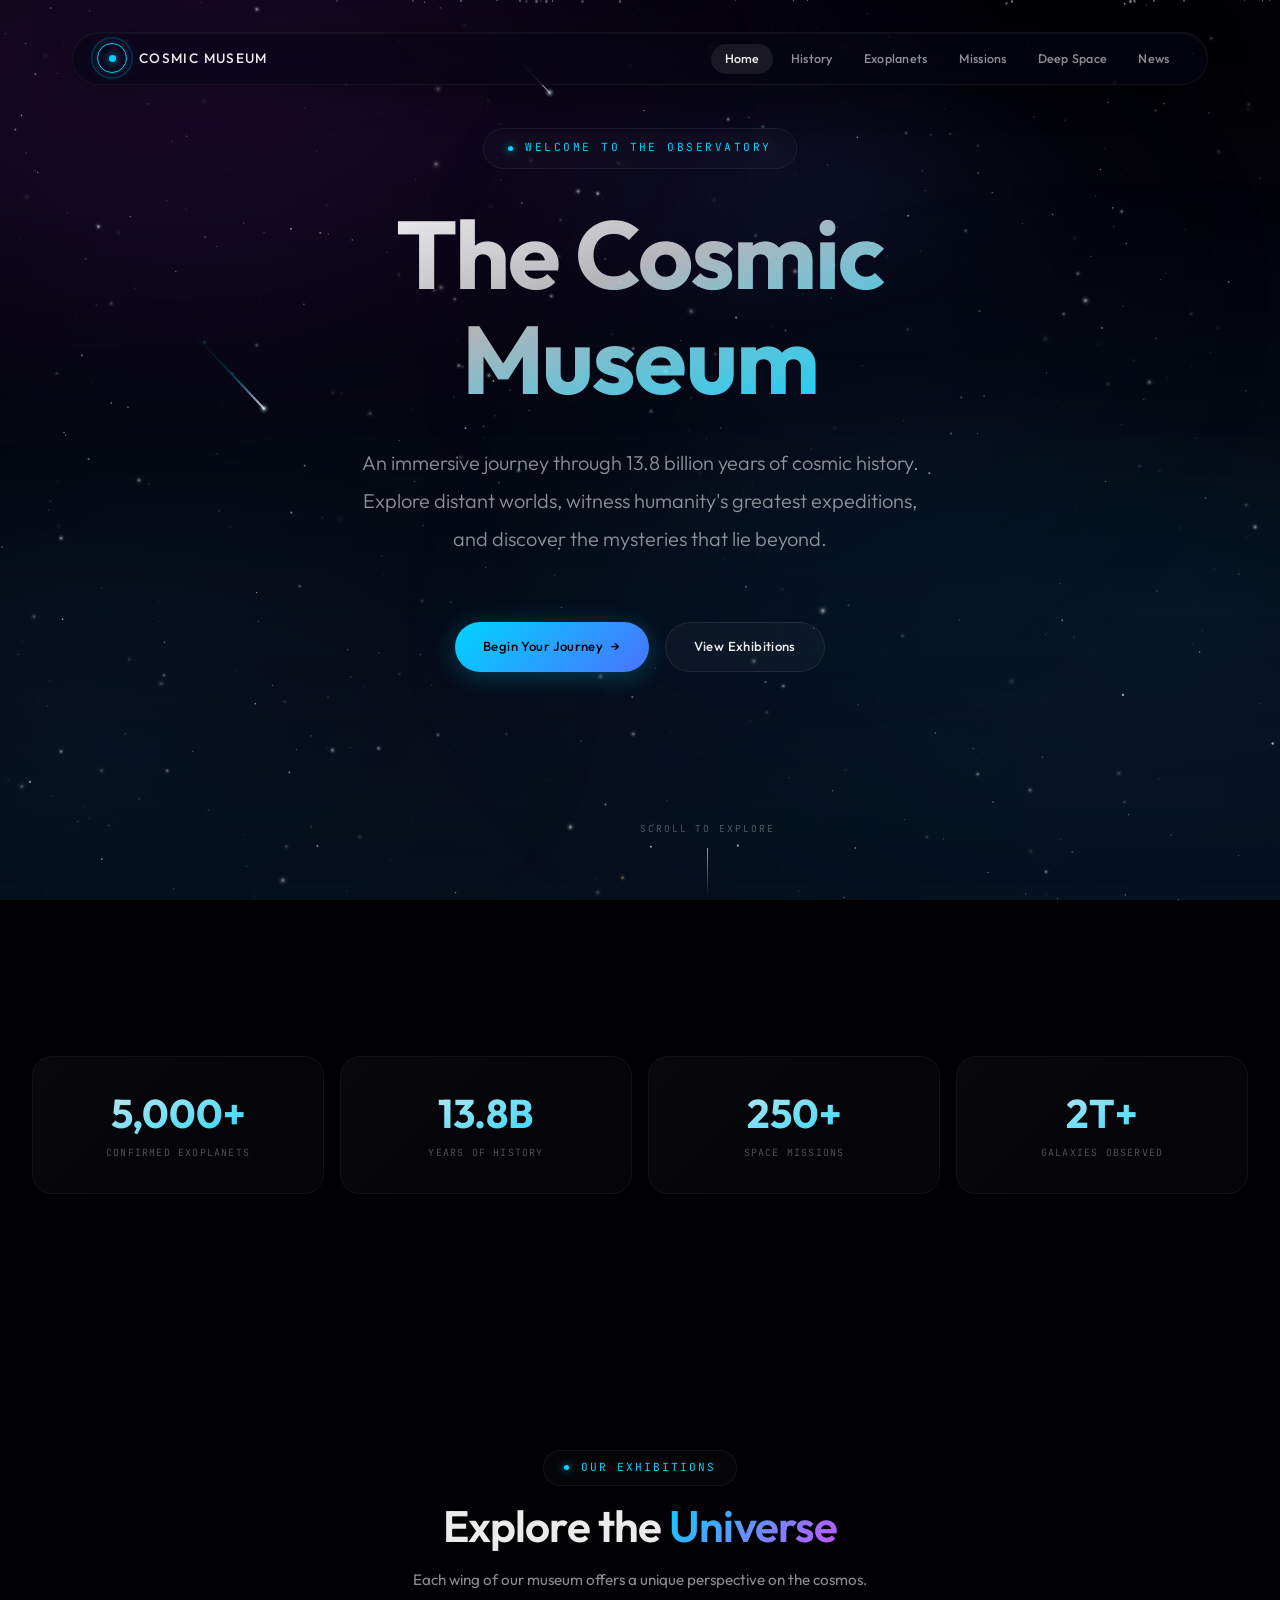
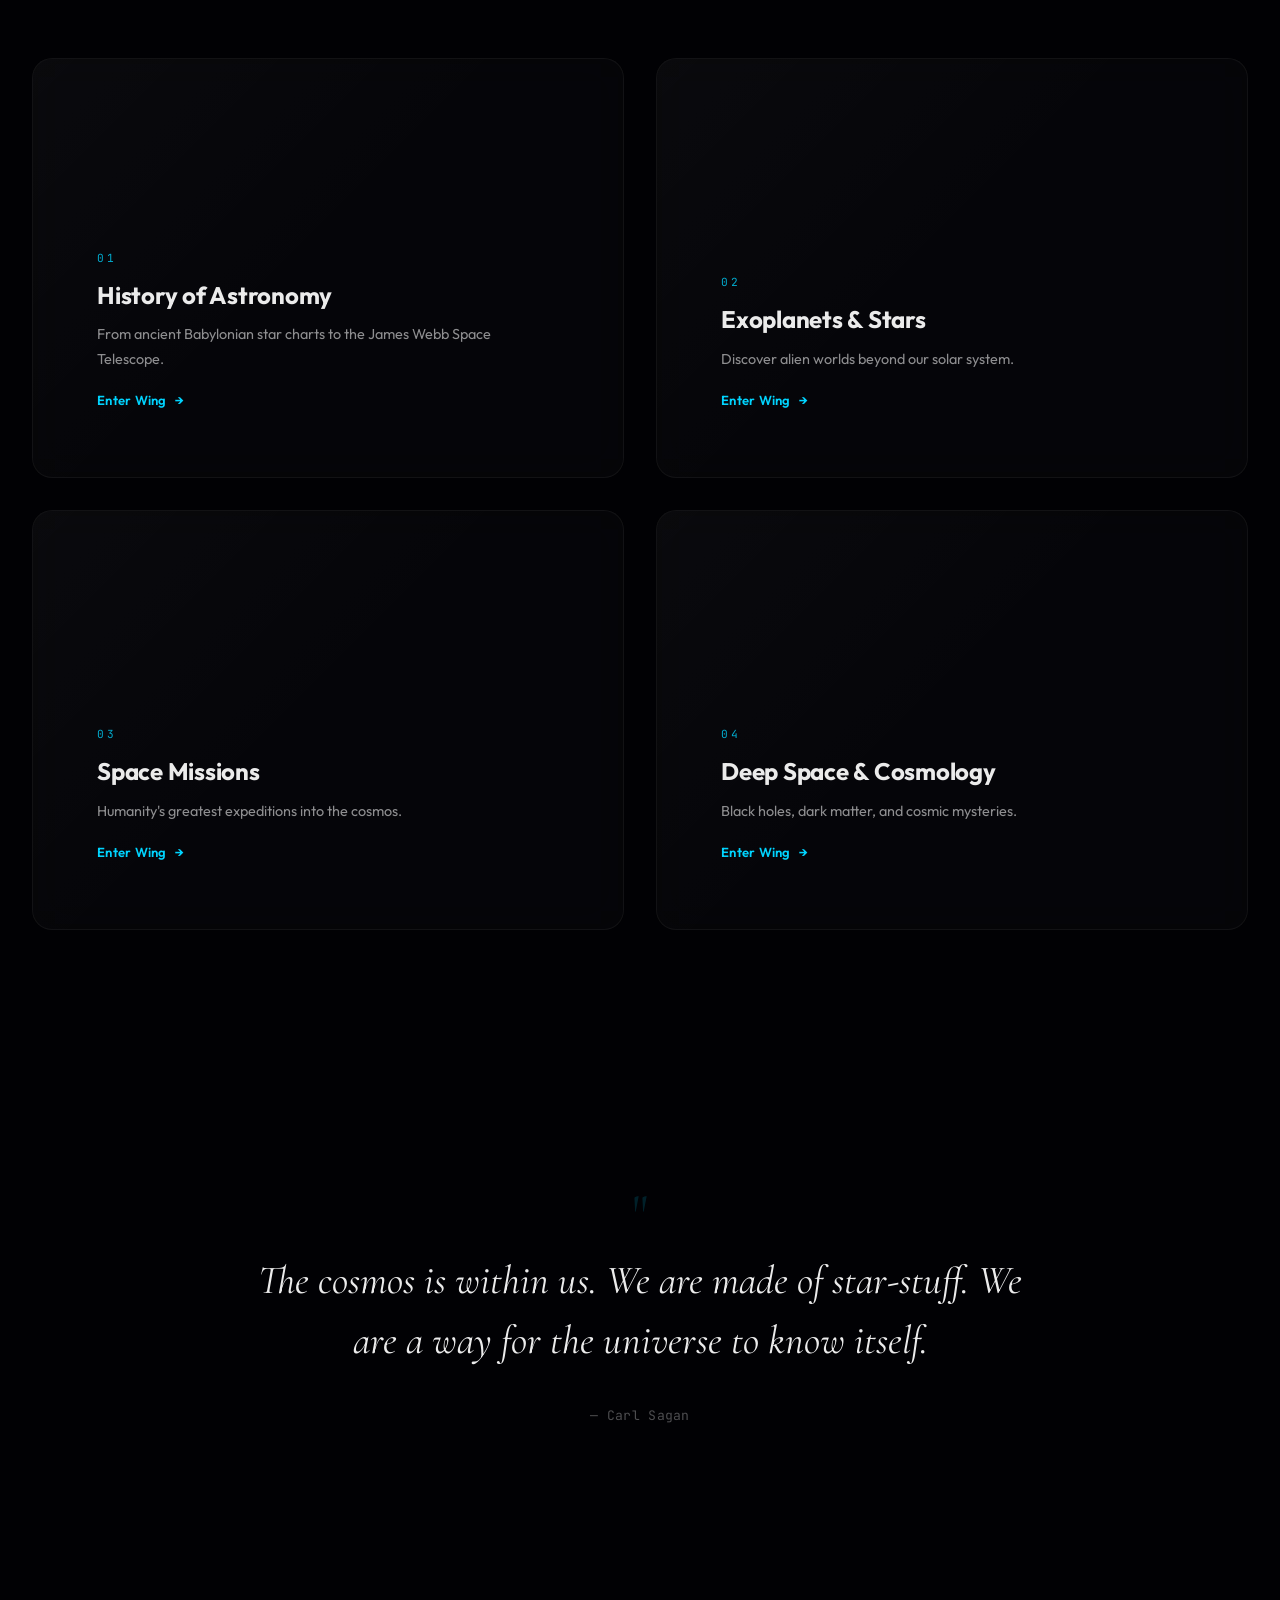
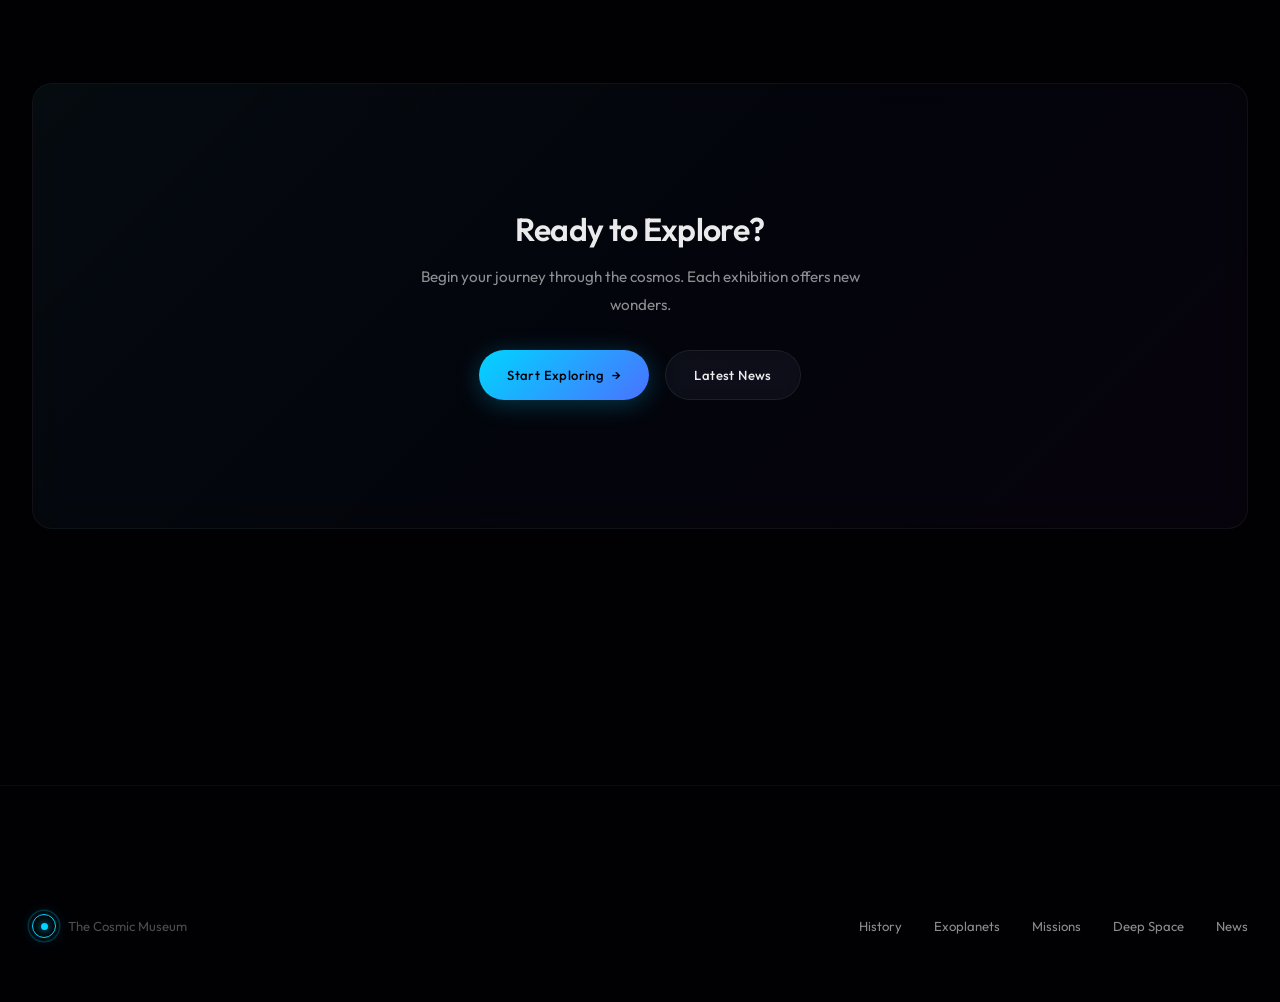
==== commit 033c2da7: "Fix all images with properly matched Unsplash photos Replaced mismatched images across all 6 pages: " ====
--- a/index.html
+++ b/index.html
@@ -104,7 +104,7 @@
 
       <div class="exhibition-grid stagger-children">
         <a href="./history.html" class="glass-card exhibition-card glass-card--cyan">
-          <div class="exhibition-card__bg" style="background: url('https://images.unsplash.com/photo-1507400492013-162706c8c05e?w=800&q=80') center/cover;"></div>
+          <div class="exhibition-card__bg" style="background: url('https://images.unsplash.com/photo-1543722530-d2c3201371e7?w=800&q=80') center/cover;"></div>
           <div class="exhibition-card__content">
             <div class="exhibition-card__number">01</div>
             <h3 class="exhibition-card__title">History of Astronomy</h3>
@@ -114,7 +114,7 @@
         </a>
 
         <a href="./exoplanets.html" class="glass-card exhibition-card glass-card--pink">
-          <div class="exhibition-card__bg" style="background: url('https://images.unsplash.com/photo-1614732414444-096e5f1122d5?w=800&q=80') center/cover;"></div>
+          <div class="exhibition-card__bg" style="background: url('https://images.unsplash.com/photo-1545156521-77bd85671d30?w=800&q=80') center/cover;"></div>
           <div class="exhibition-card__content">
             <div class="exhibition-card__number">02</div>
             <h3 class="exhibition-card__title">Exoplanets & Stars</h3>
@@ -124,7 +124,7 @@
         </a>
 
         <a href="./missions.html" class="glass-card exhibition-card glass-card--green">
-          <div class="exhibition-card__bg" style="background: url('https://images.unsplash.com/photo-1457364559154-aa2644600ebb?w=800&q=80') center/cover;"></div>
+          <div class="exhibition-card__bg" style="background: url('https://images.unsplash.com/photo-1517976487492-5750f3195933?w=800&q=80') center/cover;"></div>
           <div class="exhibition-card__content">
             <div class="exhibition-card__number">03</div>
             <h3 class="exhibition-card__title">Space Missions</h3>
@@ -134,7 +134,7 @@
         </a>
 
         <a href="./deepspace.html" class="glass-card exhibition-card glass-card--gold">
-          <div class="exhibition-card__bg" style="background: url('https://images.unsplash.com/photo-1462331940025-496dfbfc7564?w=800&q=80') center/cover;"></div>
+          <div class="exhibition-card__bg" style="background: url('https://images.unsplash.com/photo-1462332420958-a05d1e002413?w=800&q=80') center/cover;"></div>
           <div class="exhibition-card__content">
             <div class="exhibition-card__number">04</div>
             <h3 class="exhibition-card__title">Deep Space & Cosmology</h3>
